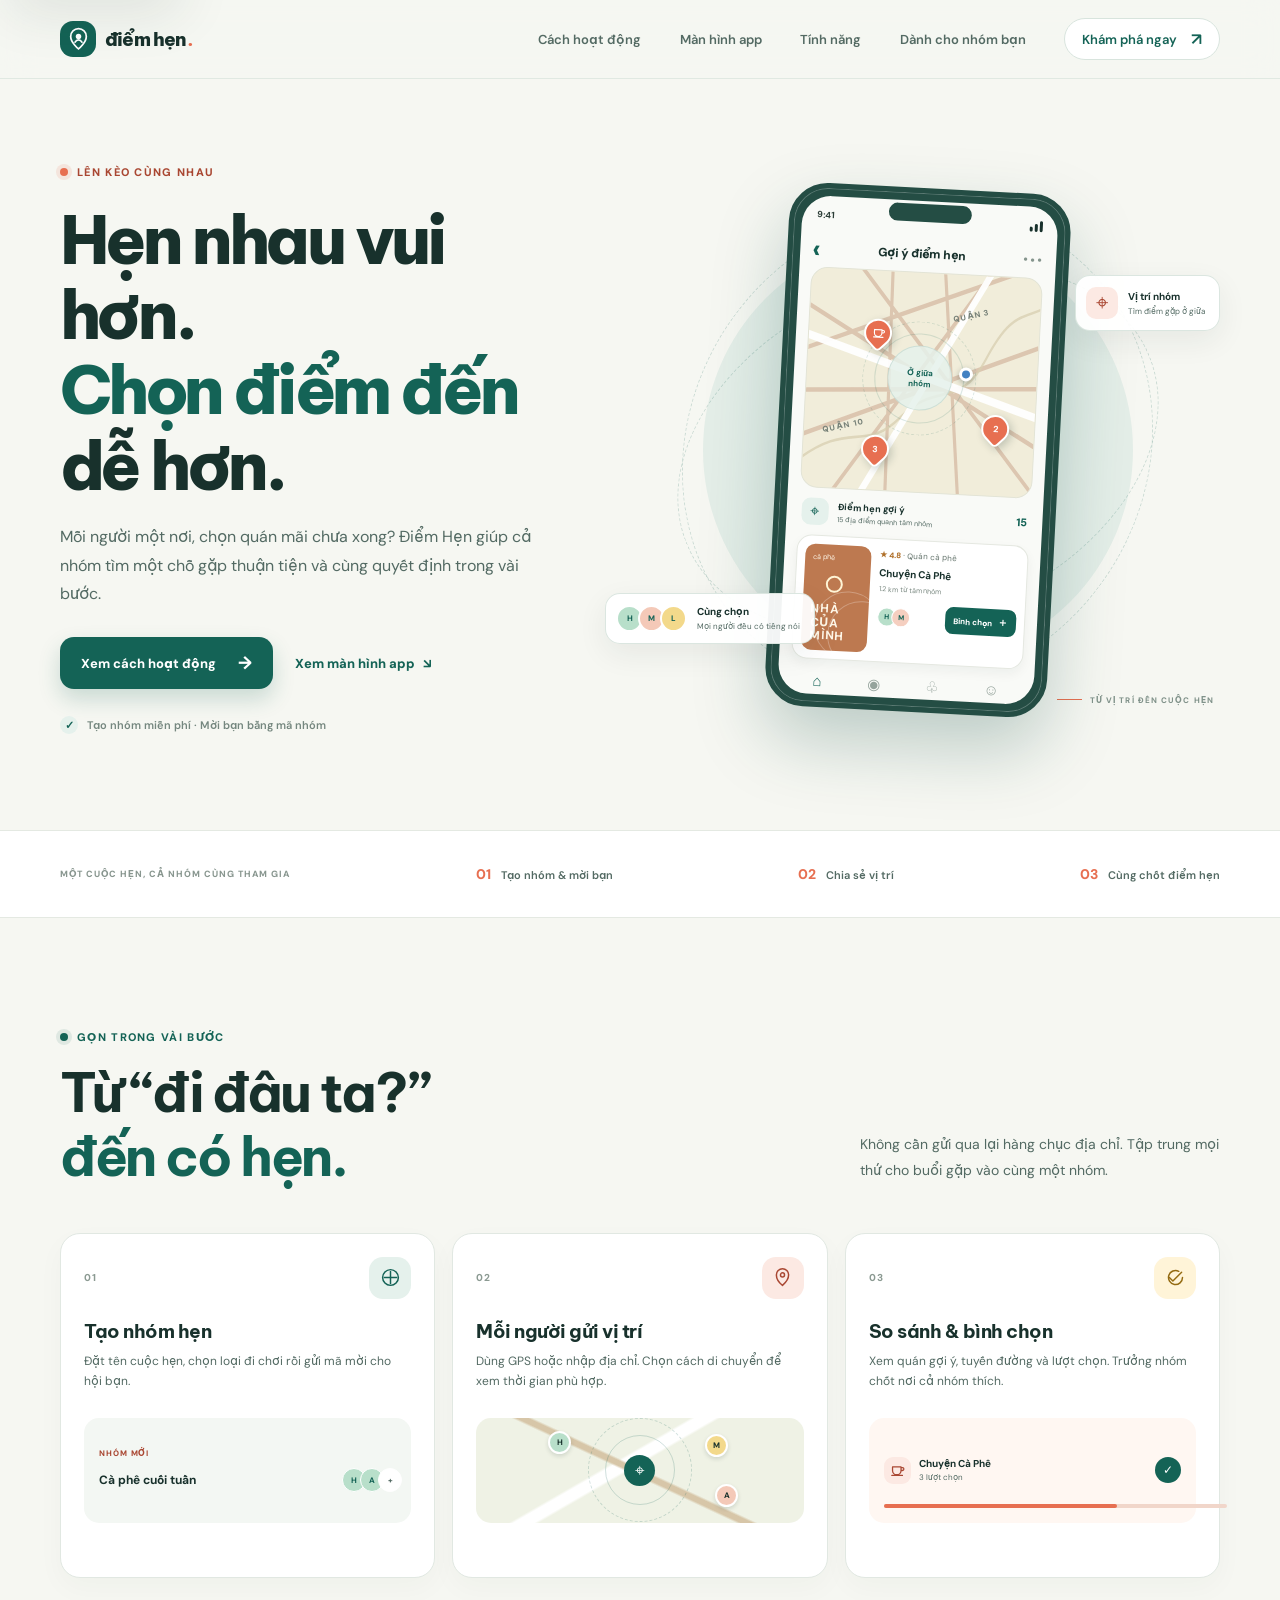
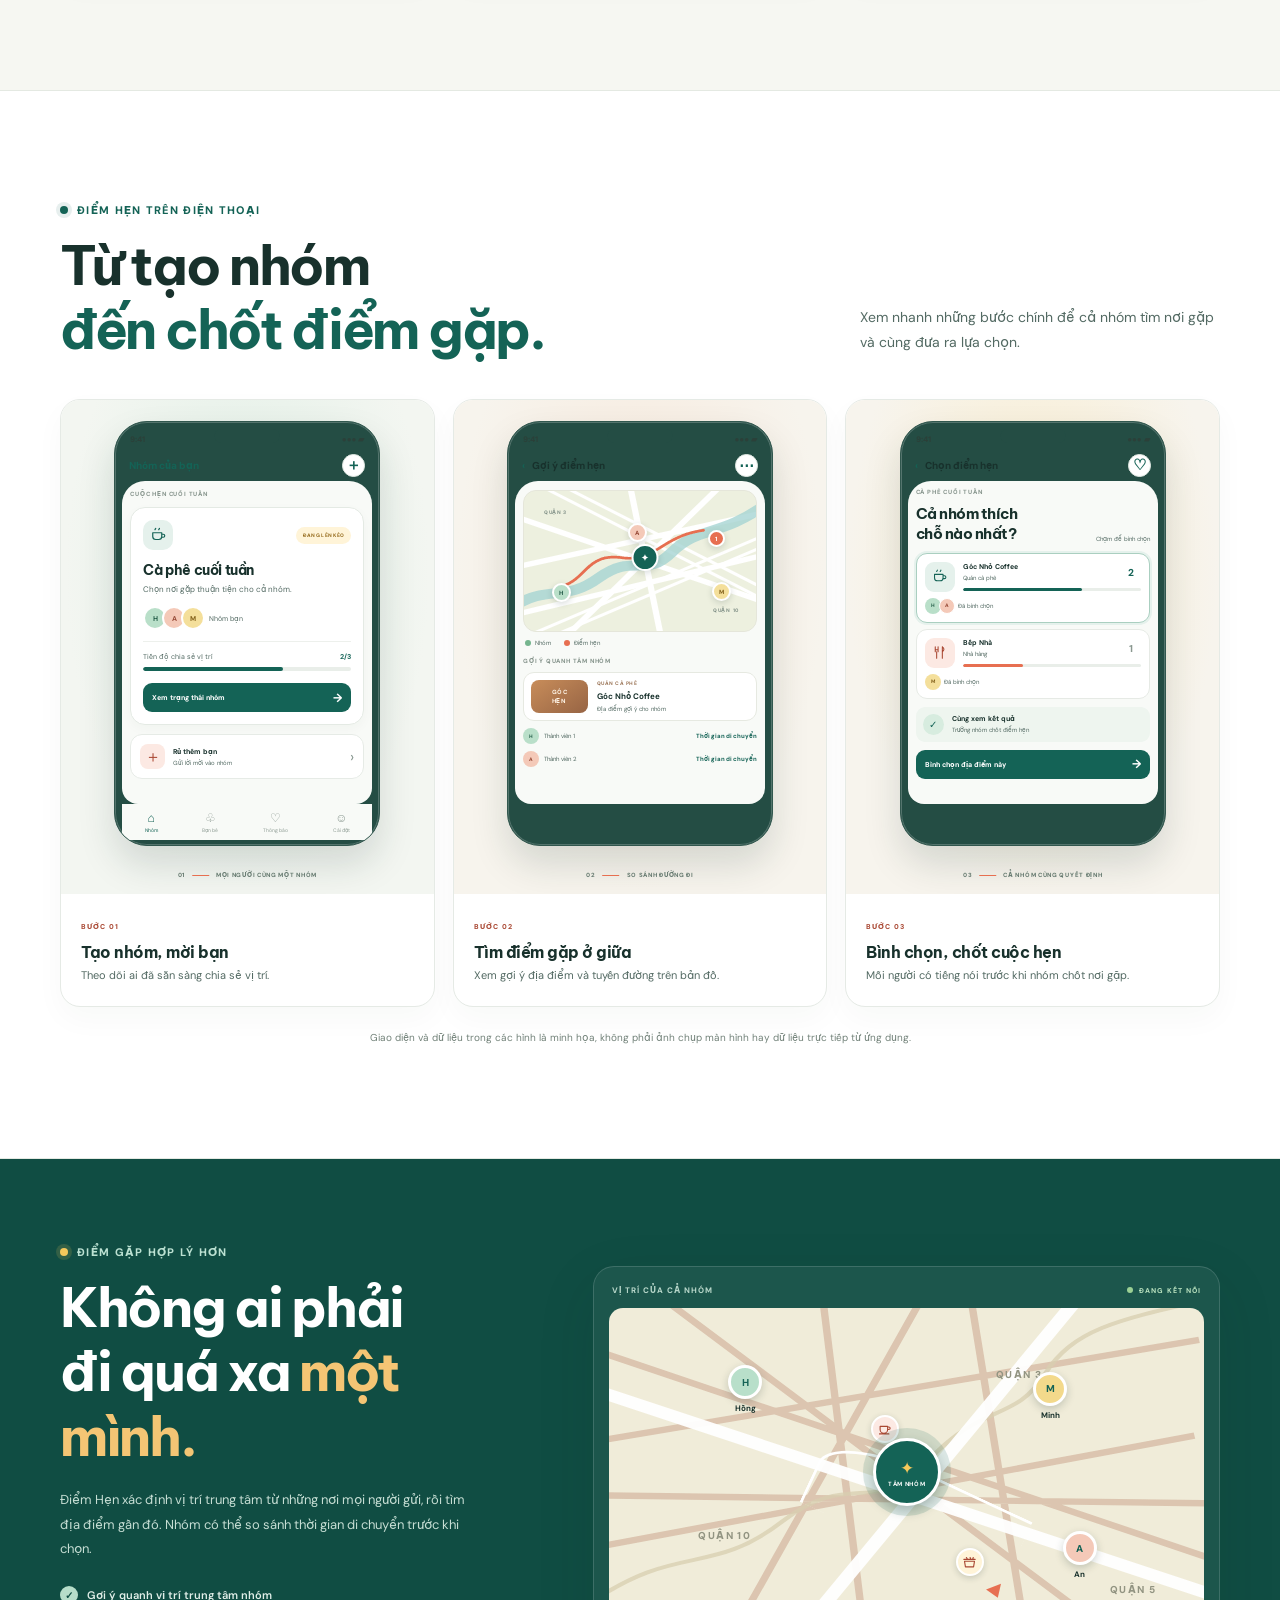
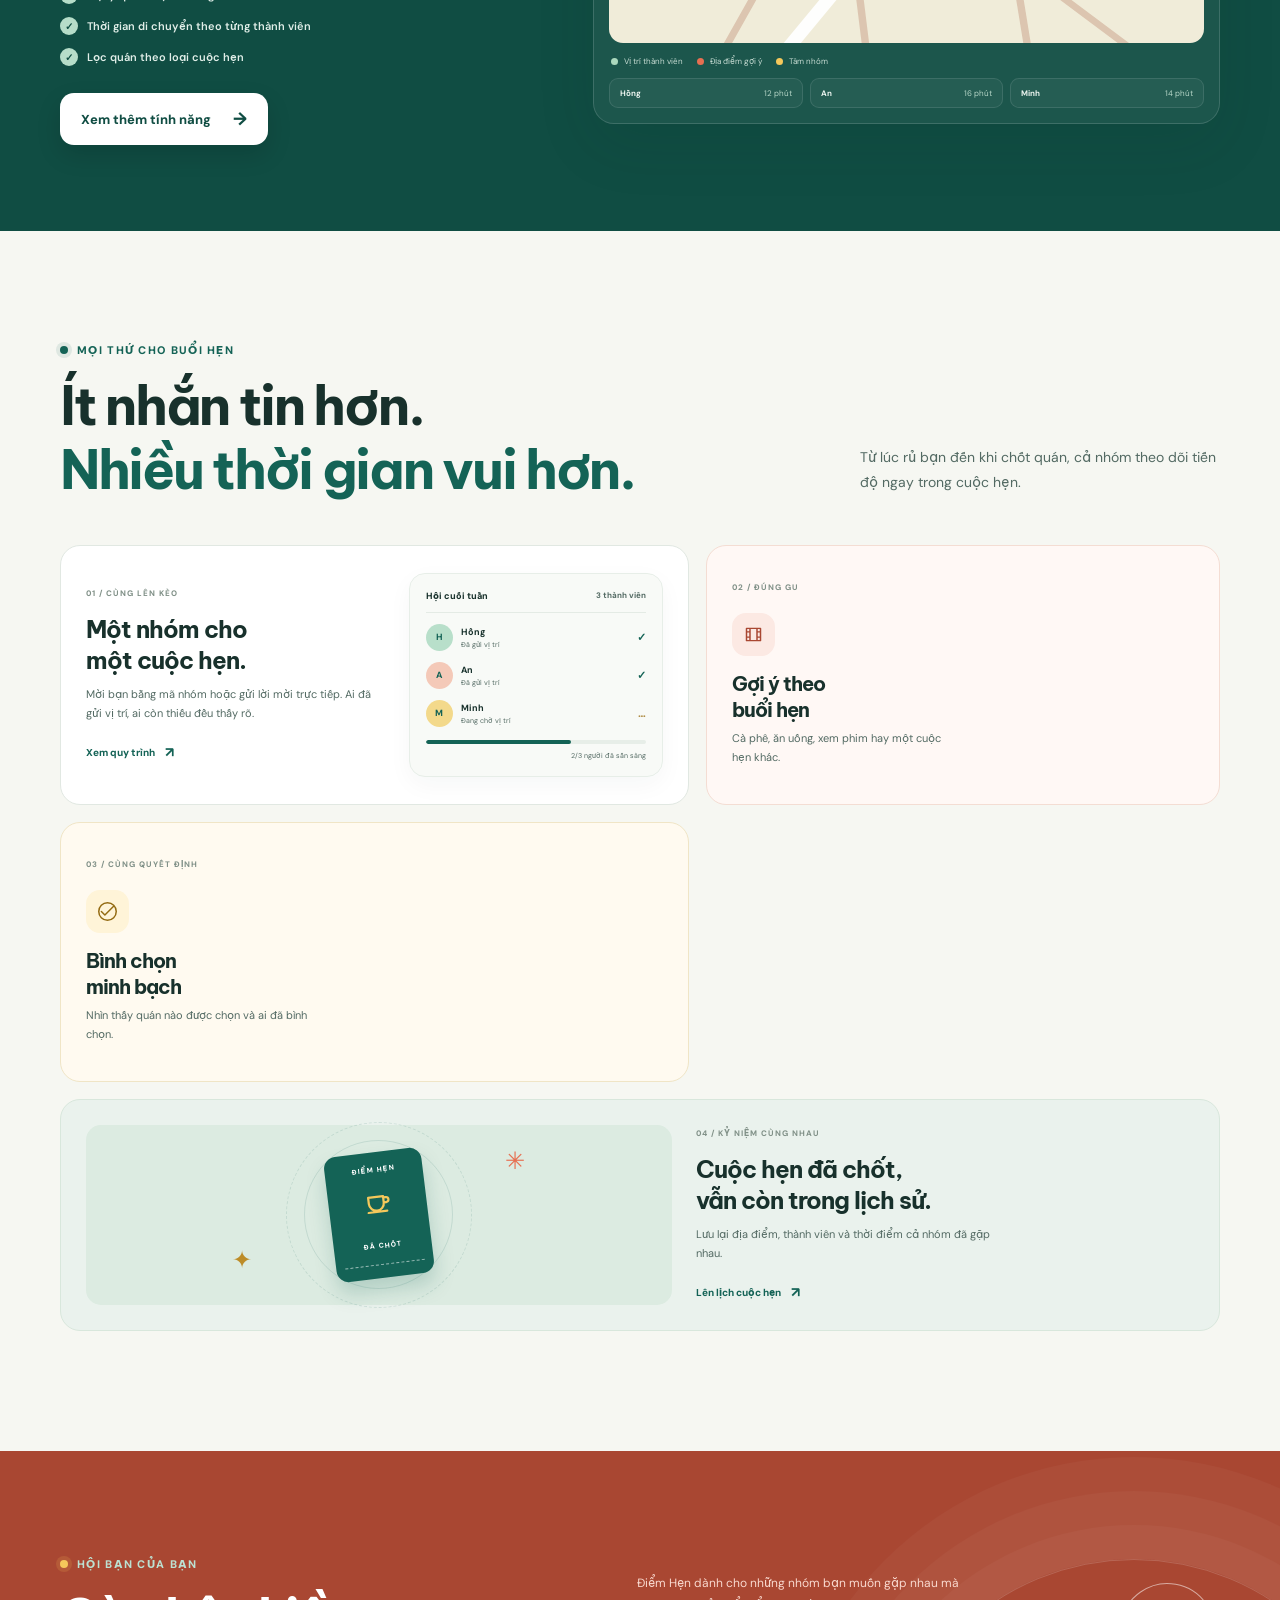
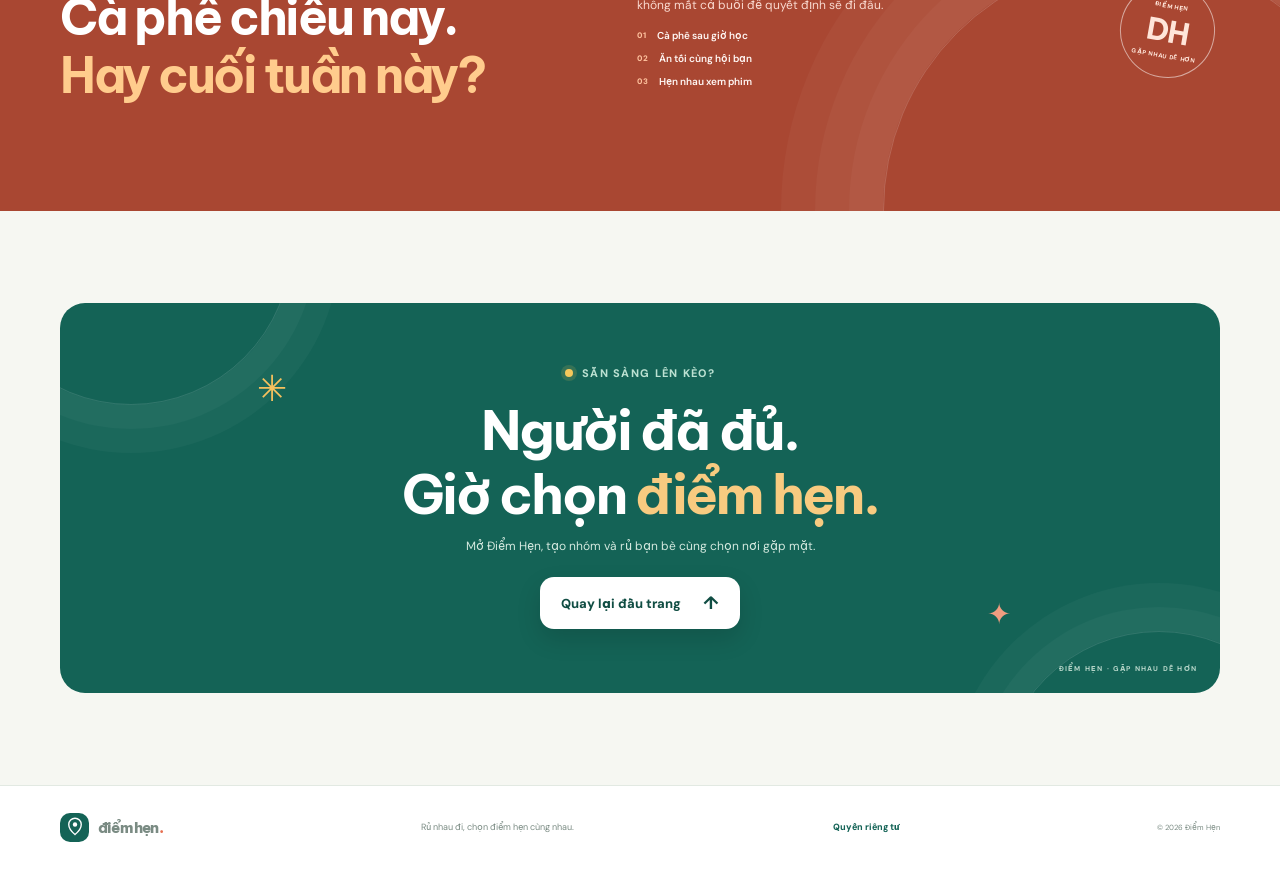
==== index.html @ 7152ce98 "Add Điểm Hẹn website" ====
<!doctype html>
<html lang="vi">
  <head>
    <meta charset="utf-8" />
    <meta name="viewport" content="width=device-width, initial-scale=1" />
    <meta name="theme-color" content="#f6f7f2" />
    <meta name="description" content="Điểm Hẹn giúp nhóm bạn tìm điểm gặp ở vị trí thuận tiện, so sánh thời gian di chuyển và cùng bình chọn quán yêu thích." />
    <title>Điểm Hẹn — Hẹn nhau dễ hơn</title>
    <link rel="preconnect" href="https://fonts.googleapis.com" />
    <link rel="preconnect" href="https://fonts.gstatic.com" crossorigin />
    <link href="https://fonts.googleapis.com/css2?family=Be+Vietnam+Pro:wght@400;500;600;700;800&family=DM+Sans:wght@400;500;600;700;800&display=swap" rel="stylesheet" />
    <link rel="stylesheet" href="./styles.css" />
    <script src="./script.js" defer></script>
  </head>
  <body>
    <a class="skip-link" href="#main">Bỏ qua điều hướng</a>
    <div id="top" aria-hidden="true"></div>
    <header class="site-header">
      <nav class="nav wrap" aria-label="Điều hướng chính">
        <a class="brand" href="#top" aria-label="Điểm Hẹn, về đầu trang">
          <span class="brand-mark" aria-hidden="true">
            <svg viewBox="0 0 32 32" fill="none"><path d="M16 28s10-8.1 10-16a10 10 0 1 0-20 0c0 7.9 10 16 10 16Z" stroke="currentColor" stroke-width="2.2"/><circle cx="16" cy="12" r="3.5" fill="currentColor"/><path d="M11.5 19.5c1.2-2 2.7-3 4.5-3s3.3 1 4.5 3" stroke="currentColor" stroke-width="2" stroke-linecap="round"/></svg>
          </span>
          <span class="brand-name">điểm hẹn<span>.</span></span>
        </a>
        <button class="menu-toggle" type="button" aria-label="Mở menu" aria-expanded="false" aria-controls="nav-links">
          <span></span><span></span>
        </button>
        <div class="nav-links" id="nav-links">
          <a href="#cach-hoat-dong">Cách hoạt động</a>
          <a href="#man-hinh-app">Màn hình app</a>
          <a href="#tinh-nang">Tính năng</a>
          <a href="#phu-hop-voi-ai">Dành cho nhóm bạn</a>
          <a class="nav-cta" href="#bat-dau">Khám phá ngay <span aria-hidden="true">↗</span></a>
        </div>
      </nav>
    </header>

    <main id="main">
      <section class="hero section wrap">
        <div class="hero-copy reveal">
          <div class="eyebrow"><span class="eyebrow-dot"></span> LÊN KÈO CÙNG NHAU</div>
          <h1>Hẹn nhau vui hơn.<br /><em>Chọn điểm đến</em><br />dễ hơn.</h1>
          <p class="hero-lede">Mỗi người một nơi, chọn quán mãi chưa xong? Điểm Hẹn giúp cả nhóm tìm một chỗ gặp thuận tiện và cùng quyết định trong vài bước.</p>
          <div class="hero-actions">
            <a class="button button-primary" href="#cach-hoat-dong">Xem cách hoạt động <span aria-hidden="true">→</span></a>
            <a class="text-link" href="#man-hinh-app">Xem màn hình app <span aria-hidden="true">↘</span></a>
          </div>
          <div class="hero-note"><span class="note-icon" aria-hidden="true">✓</span> Tạo nhóm miễn phí · Mời bạn bằng mã nhóm</div>
        </div>

        <div class="hero-visual reveal reveal-late" aria-label="Minh họa màn hình tìm điểm hẹn của Điểm Hẹn">
          <div class="visual-sun"></div>
          <div class="orbit orbit-one"></div><div class="orbit orbit-two"></div>
          <div class="floating-label label-top"><span class="label-icon coral-icon">⌖</span><span><b>Vị trí nhóm</b><small>Tìm điểm gặp ở giữa</small></span></div>
          <div class="floating-label label-bottom"><span class="avatar-stack"><i>H</i><i>M</i><i>L</i></span><span><b>Cùng chọn</b><small>Mọi người đều có tiếng nói</small></span></div>

          <div class="phone-frame">
            <div class="phone-island"></div>
            <div class="phone-screen">
              <div class="phone-status"><span>9:41</span><span class="status-signals"><i></i><i></i><i></i></span></div>
              <div class="phone-heading"><span class="phone-back">‹</span><span>Gợi ý điểm hẹn</span><span class="phone-more">•••</span></div>
              <div class="mini-map">
                <svg class="map-lines" viewBox="0 0 360 240" preserveAspectRatio="none" aria-hidden="true">
                  <path d="M-10 37 370 188M-20 93 340-10M42 250 288-10M-20 188 360 76M132 260 126-20M248 260 206-20M-20 135 380 120M64-15 360 235" />
                  <path class="map-river" d="M-10 213C70 164 97 201 150 159s91-11 128-67 54-46 96-63" />
                  <path class="map-road" d="M-15 70 368 154M86 252 290-14" />
                </svg>
                <span class="map-center"><b>Ở giữa<br />nhóm</b></span>
                <span class="map-pin pin-one"><i><svg viewBox="0 0 24 24" aria-hidden="true"><path d="M5 7h12v5a6 6 0 0 1-12 0V7Zm12 1h2a2 2 0 1 1 0 4h-2M4 19h15"/></svg></i></span>
                <span class="map-pin pin-two"><i>2</i></span>
                <span class="map-pin pin-three"><i>3</i></span>
                <span class="map-person"><i></i></span>
                <span class="map-label">QUẬN 3</span>
                <span class="map-label map-label-two">QUẬN 10</span>
              </div>
              <div class="phone-summary"><span class="summary-icon">⌖</span><span><b>Điểm hẹn gợi ý</b><small>15 địa điểm quanh tâm nhóm</small></span><span class="summary-count">15</span></div>
              <div class="place-card">
                <div class="place-art"><span>cà phê</span><b>NHÀ<br />CỦA<br />MÌNH</b><i></i></div>
                <div class="place-info"><div class="place-rating">★ 4.8 <span>· Quán cà phê</span></div><b>Chuyện Cà Phê</b><small>1.2 km từ tâm nhóm</small>
                  <div class="vote-row"><span class="mini-avatars"><i>H</i><i>M</i></span><button class="demo-vote" type="button" aria-pressed="false">Bình chọn <span>＋</span></button></div>
                </div>
              </div>
              <div class="phone-bottom"><span class="bottom-active">⌂</span><span>◉</span><span>♧</span><span>☺</span></div>
            </div>
          </div>
          <div class="visual-caption"><span class="caption-line"></span> TỪ VỊ TRÍ ĐẾN CUỘC HẸN</div>
        </div>
      </section>

      <section class="trust-strip" aria-label="Điểm nổi bật">
        <div class="trust-inner wrap">
          <span class="trust-intro">MỘT CUỘC HẸN, CẢ NHÓM CÙNG THAM GIA</span>
          <span><b class="trust-number">01</b> Tạo nhóm & mời bạn</span>
          <span><b class="trust-number">02</b> Chia sẻ vị trí</span>
          <span><b class="trust-number">03</b> Cùng chốt điểm hẹn</span>
        </div>
      </section>

      <section class="section workflow wrap" id="cach-hoat-dong">
        <div class="section-heading reveal">
          <div><div class="eyebrow eyebrow-dark"><span class="eyebrow-dot"></span> GỌN TRONG VÀI BƯỚC</div><h2>Từ “đi đâu ta?”<br /><em>đến có hẹn.</em></h2></div>
          <p>Không cần gửi qua lại hàng chục địa chỉ. Tập trung mọi thứ cho buổi gặp vào cùng một nhóm.</p>
        </div>
        <div class="steps-grid">
          <article class="step-card reveal">
            <div class="step-top"><span class="step-number">01</span><span class="step-symbol symbol-green"><svg viewBox="0 0 24 24" aria-hidden="true"><path d="M12 5v14M5 12h14"/><circle cx="12" cy="12" r="9"/></svg></span></div>
            <h3>Tạo nhóm hẹn</h3><p>Đặt tên cuộc hẹn, chọn loại đi chơi rồi gửi mã mời cho hội bạn.</p>
            <div class="step-visual create-visual"><span class="tiny-tag">NHÓM MỚI</span><b>Cà phê cuối tuần</b><span class="tiny-members"><i>H</i><i>A</i><i>+</i></span></div>
          </article>
          <article class="step-card reveal reveal-up-1">
            <div class="step-top"><span class="step-number">02</span><span class="step-symbol symbol-coral"><svg viewBox="0 0 24 24" aria-hidden="true"><path d="M12 21s7-5.7 7-12a7 7 0 1 0-14 0c0 6.3 7 12 7 12Z"/><circle cx="12" cy="9" r="2.3"/></svg></span></div>
            <h3>Mỗi người gửi vị trí</h3><p>Dùng GPS hoặc nhập địa chỉ. Chọn cách di chuyển để xem thời gian phù hợp.</p>
            <div class="step-visual location-visual"><span class="location-ring ring-a"></span><span class="location-ring ring-b"></span><i class="location-dot dot-a">H</i><i class="location-dot dot-b">A</i><i class="location-dot dot-c">M</i><i class="location-center">⌖</i></div>
          </article>
          <article class="step-card reveal reveal-up-2">
            <div class="step-top"><span class="step-number">03</span><span class="step-symbol symbol-yellow"><svg viewBox="0 0 24 24" aria-hidden="true"><path d="m5 12 4 4L19 6"/><path d="M20 12a8 8 0 1 1-4.3-7.1"/></svg></span></div>
            <h3>So sánh & bình chọn</h3><p>Xem quán gợi ý, tuyến đường và lượt chọn. Trưởng nhóm chốt nơi cả nhóm thích.</p>
            <div class="step-visual vote-visual"><span><i><svg viewBox="0 0 24 24" aria-hidden="true"><path d="M5 7h12v5a6 6 0 0 1-12 0V7Zm12 1h2a2 2 0 1 1 0 4h-2M4 19h15"/></svg></i><b>Chuyện Cà Phê</b><small>3 lượt chọn</small></span><span class="vote-check">✓</span><div class="vote-meter"><i></i></div></div>
          </article>
        </div>
      </section>

      <section class="app-gallery section" id="man-hinh-app" aria-labelledby="app-gallery-title">
        <div class="wrap">
          <div class="section-heading reveal">
            <div>
              <div class="eyebrow eyebrow-dark"><span class="eyebrow-dot"></span> ĐIỂM HẸN TRÊN ĐIỆN THOẠI</div>
              <h2 id="app-gallery-title">Từ tạo nhóm<br /><em>đến chốt điểm gặp.</em></h2>
            </div>
            <p>Xem nhanh những bước chính để cả nhóm tìm nơi gặp và cùng đưa ra lựa chọn.</p>
          </div>

          <div class="app-gallery-grid">
            <article class="app-shot reveal">
              <div class="app-shot-stage group-stage">
                <div class="app-phone" aria-hidden="true">
                  <div class="app-statusbar"><span>9:41</span><span>●●●  ▰</span></div>
                  <div class="app-screen-heading"><span>Nhóm của bạn</span><span class="app-round-icon">＋</span></div>
                  <div class="app-screen-content">
                    <span class="app-overline">CUỘC HẸN CUỐI TUẦN</span>
                    <div class="app-group-card">
                      <div class="app-card-top"><span class="app-group-icon"><svg viewBox="0 0 24 24" aria-hidden="true"><path d="M5 9h12v5a4 4 0 0 1-4 4H9a4 4 0 0 1-4-4V9Zm12 2h2a2 2 0 0 1 0 4h-2M8 5c0-1 1-1 1-2m4 2c0-1 1-1 1-2"/></svg></span><span class="app-status-pill">ĐANG LÊN KÈO</span></div>
                      <h3>Cà phê cuối tuần</h3>
                      <p>Chọn nơi gặp thuận tiện cho cả nhóm.</p>
                      <div class="app-avatar-row"><span class="avatar avatar-green">H</span><span class="avatar avatar-coral">A</span><span class="avatar avatar-yellow">M</span><span class="avatar-caption">Nhóm bạn</span></div>
                      <div class="app-progress-copy"><span>Tiến độ chia sẻ vị trí</span><b>2/3</b></div>
                      <div class="app-progress"><i></i></div>
                      <span class="app-primary-action">Xem trạng thái nhóm <b>→</b></span>
                    </div>
                    <div class="app-invite-card"><span class="invite-icon">＋</span><span><b>Rủ thêm bạn</b><small>Gửi lời mời vào nhóm</small></span><span class="app-chevron">›</span></div>
                  </div>
                  <div class="app-tabbar"><span class="tab-active">⌂<small>Nhóm</small></span><span>♧<small>Bạn bè</small></span><span>♡<small>Thông báo</small></span><span>☺<small>Cài đặt</small></span></div>
                </div>
                <span class="app-stage-note">01 <i></i> MỌI NGƯỜI CÙNG MỘT NHÓM</span>
              </div>
              <div class="app-shot-caption"><span>BƯỚC 01</span><h3>Tạo nhóm, mời bạn</h3><p>Theo dõi ai đã sẵn sàng chia sẻ vị trí.</p></div>
            </article>

            <article class="app-shot reveal reveal-up-1">
              <div class="app-shot-stage map-stage">
                <div class="app-phone" aria-hidden="true">
                  <div class="app-statusbar"><span>9:41</span><span>●●●  ▰</span></div>
                  <div class="app-screen-heading"><span>‹ <b>Gợi ý điểm hẹn</b></span><span class="app-round-icon">⋯</span></div>
                  <div class="app-screen-content">
                    <div class="app-map-preview">
                      <svg viewBox="0 0 300 210" preserveAspectRatio="none">
                        <path class="mock-road" d="M-20 35 320 170M-15 115 320 30M44 230 265-20M180 235 135-20M-10 185 315 95" />
                        <path class="mock-river" d="M-15 174c48-35 67-6 112-44s59 2 94-38 62-22 122-72" />
                        <path class="mock-route" d="M48 143C81 133 81 93 126 100S177 68 232 59" />
                      </svg>
                      <span class="mock-map-label map-label-a">QUẬN 3</span><span class="mock-map-label map-label-b">QUẬN 10</span>
                      <span class="mock-person-pin person-pin-a">H</span><span class="mock-person-pin person-pin-b">A</span><span class="mock-person-pin person-pin-c">M</span>
                      <span class="mock-center-pin">✦</span><span class="mock-place-pin">1</span>
                    </div>
                    <div class="app-map-legend"><span><i></i> Nhóm</span><span><i></i> Điểm hẹn</span></div>
                    <span class="app-overline map-overline">GỢI Ý QUANH TÂM NHÓM</span>
                    <div class="app-place-card">
                      <div class="app-place-art"><span>GÓC<br />HẸN</span><i>☕</i></div>
                      <div class="app-place-copy"><span>QUÁN CÀ PHÊ</span><b>Góc Nhỏ Coffee</b><small>Địa điểm gợi ý cho nhóm</small></div>
                    </div>
                    <div class="app-eta-row"><span><i class="avatar-mini avatar-green">H</i>Thành viên 1</span><b>Thời gian di chuyển</b></div>
                    <div class="app-eta-row"><span><i class="avatar-mini avatar-coral">A</i>Thành viên 2</span><b>Thời gian di chuyển</b></div>
                  </div>
                </div>
                <span class="app-stage-note">02 <i></i> SO SÁNH ĐƯỜNG ĐI</span>
              </div>
              <div class="app-shot-caption"><span>BƯỚC 02</span><h3>Tìm điểm gặp ở giữa</h3><p>Xem gợi ý địa điểm và tuyến đường trên bản đồ.</p></div>
            </article>

            <article class="app-shot reveal reveal-up-2">
              <div class="app-shot-stage vote-stage">
                <div class="app-phone" aria-hidden="true">
                  <div class="app-statusbar"><span>9:41</span><span>●●●  ▰</span></div>
                  <div class="app-screen-heading"><span>‹ <b>Chọn điểm hẹn</b></span><span class="app-round-icon">♡</span></div>
                  <div class="app-screen-content">
                    <span class="app-overline">CÀ PHÊ CUỐI TUẦN</span>
                    <div class="app-vote-intro"><b>Cả nhóm thích<br />chỗ nào nhất?</b><span>Chạm để bình chọn</span></div>
                    <div class="app-vote-card selected-vote">
                      <span class="vote-place-icon"><svg viewBox="0 0 24 24" aria-hidden="true"><path d="M5 9h12v5a4 4 0 0 1-4 4H9a4 4 0 0 1-4-4V9Zm12 2h2a2 2 0 0 1 0 4h-2M8 5c0-1 1-1 1-2m4 2c0-1 1-1 1-2"/></svg></span>
                      <span class="vote-place-copy"><b>Góc Nhỏ Coffee</b><small>Quán cà phê</small></span>
                      <span class="vote-count">2</span>
                      <div class="vote-progress"><i></i></div>
                      <span class="vote-people"><i class="avatar-mini avatar-green">H</i><i class="avatar-mini avatar-coral">A</i> Đã bình chọn</span>
                    </div>
                    <div class="app-vote-card">
                      <span class="vote-place-icon vote-icon-coral"><svg viewBox="0 0 24 24" aria-hidden="true"><path d="M6 4v7m4-7v7M6 8h4m-2 3v9m8-16v16m0-16c3 2 3 5 0 7"/></svg></span>
                      <span class="vote-place-copy"><b>Bếp Nhà</b><small>Nhà hàng</small></span>
                      <span class="vote-count vote-count-muted">1</span>
                      <div class="vote-progress"><i></i></div>
                      <span class="vote-people"><i class="avatar-mini avatar-yellow">M</i> Đã bình chọn</span>
                    </div>
                    <div class="app-finalize-note"><span>✓</span><span><b>Cùng xem kết quả</b><small>Trưởng nhóm chốt điểm hẹn</small></span></div>
                    <span class="app-primary-action vote-action">Bình chọn địa điểm này <b>→</b></span>
                  </div>
                </div>
                <span class="app-stage-note">03 <i></i> CẢ NHÓM CÙNG QUYẾT ĐỊNH</span>
              </div>
              <div class="app-shot-caption"><span>BƯỚC 03</span><h3>Bình chọn, chốt cuộc hẹn</h3><p>Mỗi người có tiếng nói trước khi nhóm chốt nơi gặp.</p></div>
            </article>
          </div>
          <p class="app-gallery-disclaimer">Giao diện và dữ liệu trong các hình là minh họa, không phải ảnh chụp màn hình hay dữ liệu trực tiếp từ ứng dụng.</p>
        </div>
      </section>

      <section class="center-feature" id="tinh-nang">
        <div class="center-feature-inner wrap">
          <div class="center-copy reveal">
            <div class="eyebrow eyebrow-light"><span class="eyebrow-dot"></span> ĐIỂM GẶP HỢP LÝ HƠN</div>
            <h2>Không ai phải<br />đi quá xa <em>một mình.</em></h2>
            <p>Điểm Hẹn xác định vị trí trung tâm từ những nơi mọi người gửi, rồi tìm địa điểm gần đó. Nhóm có thể so sánh thời gian di chuyển trước khi chọn.</p>
            <ul class="check-list">
              <li><span>✓</span> Gợi ý quanh vị trí trung tâm nhóm</li>
              <li><span>✓</span> Thời gian di chuyển theo từng thành viên</li>
              <li><span>✓</span> Lọc quán theo loại cuộc hẹn</li>
            </ul>
            <a class="button button-light" href="#phu-hop-voi-ai">Xem thêm tính năng <span aria-hidden="true">→</span></a>
          </div>
          <div class="center-visual reveal reveal-late" aria-label="Minh họa vị trí nhóm và điểm gặp ở trung tâm">
            <div class="center-visual-top"><span>VỊ TRÍ CỦA CẢ NHÓM</span><span class="live-dot">ĐANG KẾT NỐI</span></div>
            <div class="big-map">
              <svg viewBox="0 0 640 420" preserveAspectRatio="none" aria-hidden="true">
                <path d="M-10 55 660 319M-30 170 635 40M-15 300 630 160M116 445 338-15M278 440 230-12M454 450 389-15M-5 235 650 245M66-5 565 430" />
                <path class="big-map-river" d="M-20 370c93-76 129-33 206-102s98-2 157-76 94-49 126-109S555 13 660-15" />
                <path class="big-map-road" d="M-10 105 650 360M183 440 510-20" />
              </svg>
              <span class="district district-one">QUẬN 3</span><span class="district district-two">QUẬN 10</span><span class="district district-three">QUẬN 5</span>
              <span class="big-person person-a"><i>H</i><small>Hồng</small></span>
              <span class="big-person person-b"><i>A</i><small>An</small></span>
              <span class="big-person person-c"><i>M</i><small>Minh</small></span>
              <span class="center-route"></span><span class="center-marker"><i>✦</i><b>TÂM NHÓM</b></span>
              <span class="nearby-place place-a"><svg viewBox="0 0 24 24" aria-hidden="true"><path d="M5 7h12v5a6 6 0 0 1-12 0V7Zm12 1h2a2 2 0 1 1 0 4h-2M4 19h15"/></svg></span><span class="nearby-place place-b"><svg viewBox="0 0 24 24" aria-hidden="true"><path d="M4 10h16l-1.5 9h-13L4 10Zm-1-3h18M7 4l2 3m4-3 1 3m4-3-1 3"/></svg></span>
            </div>
            <div class="map-legend"><span><i class="legend-dot green-dot"></i> Vị trí thành viên</span><span><i class="legend-dot coral-dot"></i> Địa điểm gợi ý</span><span><i class="legend-dot yellow-dot"></i> Tâm nhóm</span></div>
            <div class="travel-pills"><span><b>Hồng</b><i>12 phút</i></span><span><b>An</b><i>16 phút</i></span><span><b>Minh</b><i>14 phút</i></span></div>
          </div>
        </div>
      </section>

      <section class="section feature-section wrap" id="phu-hop-voi-ai">
        <div class="section-heading feature-heading reveal">
          <div><div class="eyebrow eyebrow-dark"><span class="eyebrow-dot"></span> MỌI THỨ CHO BUỔI HẸN</div><h2>Ít nhắn tin hơn.<br /><em>Nhiều thời gian vui hơn.</em></h2></div>
          <p>Từ lúc rủ bạn đến khi chốt quán, cả nhóm theo dõi tiến độ ngay trong cuộc hẹn.</p>
        </div>
        <div class="feature-grid">
          <article class="feature-card feature-wide reveal">
            <div class="feature-copy"><span class="feature-index">01 / CÙNG LÊN KÈO</span><h3>Một nhóm cho<br />một cuộc hẹn.</h3><p>Mời bạn bằng mã nhóm hoặc gửi lời mời trực tiếp. Ai đã gửi vị trí, ai còn thiếu đều thấy rõ.</p><a href="#cach-hoat-dong" class="feature-link">Xem quy trình <span>↗</span></a></div>
            <div class="members-demo" aria-hidden="true"><div class="members-demo-head"><span>Hội cuối tuần</span><b>3 thành viên</b></div><div class="member-row"><i class="member-face face-green">H</i><span><b>Hồng</b><small>Đã gửi vị trí</small></span><em>✓</em></div><div class="member-row"><i class="member-face face-coral">A</i><span><b>An</b><small>Đã gửi vị trí</small></span><em>✓</em></div><div class="member-row member-pending"><i class="member-face face-yellow">M</i><span><b>Minh</b><small>Đang chờ vị trí</small></span><em>…</em></div><div class="members-progress"><span></span></div><small class="progress-copy">2/3 người đã sẵn sàng</small></div>
          </article>
          <article class="feature-card feature-small coral-card reveal reveal-up-1"><span class="feature-index">02 / ĐÚNG GU</span><span class="feature-icon icon-coral"><svg viewBox="0 0 24 24" aria-hidden="true"><path d="M4 5h16v14H4zM8 5v14m8-14v14M4 9h4m8 0h4M4 15h4m8 0h4"/></svg></span><h3>Gợi ý theo<br />buổi hẹn</h3><p>Cà phê, ăn uống, xem phim hay một cuộc hẹn khác.</p></article>
          <article class="feature-card feature-small yellow-card reveal reveal-up-2"><span class="feature-index">03 / CÙNG QUYẾT ĐỊNH</span><span class="feature-icon icon-yellow"><svg viewBox="0 0 24 24" aria-hidden="true"><path d="m5 12 4 4L19 6"/><circle cx="12" cy="12" r="10"/></svg></span><h3>Bình chọn<br />minh bạch</h3><p>Nhìn thấy quán nào được chọn và ai đã bình chọn.</p></article>
          <article class="feature-card feature-wide history-card reveal">
          <div class="history-art" aria-hidden="true"><div class="history-ticket"><span>ĐIỂM HẸN</span><b><svg viewBox="0 0 24 24"><path d="M5 7h12v5a6 6 0 0 1-12 0V7Zm12 1h2a2 2 0 1 1 0 4h-2M4 19h15"/></svg></b><strong>ĐÃ CHỐT</strong><i></i></div><div class="history-spark spark-one">✳</div><div class="history-spark spark-two">✦</div></div>
            <div class="feature-copy"><span class="feature-index">04 / KỶ NIỆM CÙNG NHAU</span><h3>Cuộc hẹn đã chốt,<br />vẫn còn trong lịch sử.</h3><p>Lưu lại địa điểm, thành viên và thời điểm cả nhóm đã gặp nhau.</p><a href="#bat-dau" class="feature-link">Lên lịch cuộc hẹn <span>↗</span></a></div>
          </article>
        </div>
      </section>

      <section class="audience-section" aria-label="Dành cho những cuộc hẹn thường ngày">
        <div class="audience-inner wrap reveal">
          <div><div class="eyebrow eyebrow-light"><span class="eyebrow-dot"></span> HỘI BẠN CỦA BẠN</div><h2>Cà phê chiều nay.<br /><em>Hay cuối tuần này?</em></h2></div>
          <div class="audience-copy"><p>Điểm Hẹn dành cho những nhóm bạn muốn gặp nhau mà không mất cả buổi để quyết định sẽ đi đâu.</p><div class="occasion-list"><span><i>01</i> Cà phê sau giờ học</span><span><i>02</i> Ăn tối cùng hội bạn</span><span><i>03</i> Hẹn nhau xem phim</span></div></div>
          <div class="audience-stamp" aria-hidden="true"><span>ĐIỂM HẸN</span><b>DH</b><span>GẶP NHAU DỄ HƠN</span></div>
        </div>
      </section>

      <section class="closing-section wrap" id="bat-dau">
        <div class="closing-card reveal">
          <div class="closing-decoration deco-left">✳</div><div class="closing-decoration deco-right">✦</div>
          <div class="eyebrow eyebrow-light"><span class="eyebrow-dot"></span> SẴN SÀNG LÊN KÈO?</div>
          <h2>Người đã đủ.<br />Giờ chọn <em>điểm hẹn.</em></h2>
          <p>Mở Điểm Hẹn, tạo nhóm và rủ bạn bè cùng chọn nơi gặp mặt.</p>
          <a class="button button-light closing-button" href="#top">Quay lại đầu trang <span aria-hidden="true">↑</span></a>
          <span class="closing-footnote">ĐIỂM HẸN · GẶP NHAU DỄ HƠN</span>
        </div>
      </section>
    </main>

    <footer class="footer">
      <div class="footer-inner wrap"><a class="brand footer-brand" href="#top"><span class="brand-mark" aria-hidden="true"><svg viewBox="0 0 32 32" fill="none"><path d="M16 28s10-8.1 10-16a10 10 0 1 0-20 0c0 7.9 10 16 10 16Z" stroke="currentColor" stroke-width="2.2"/><circle cx="16" cy="12" r="3.5" fill="currentColor"/></svg></span><span class="brand-name">điểm hẹn<span>.</span></span></a><span>Rủ nhau đi, chọn điểm hẹn cùng nhau.</span><a href="./privacy.html" class="back-top">Quyền riêng tư</a><small>© <span id="year"></span> Điểm Hẹn</small></div>
    </footer>
  </body>
</html>
---- styles.css ----
:root {
  color-scheme: light;
  --ink: #18312c;
  --muted: #536a63;
  --green: #146356;
  --green-dark: #104d43;
  --green-soft: #e5f1ec;
  --coral: #e76f51;
  --coral-dark: #a94732;
  --coral-soft: #fce9e3;
  --yellow: #f5c85b;
  --yellow-soft: #fff4d8;
  --paper: #f6f7f2;
  --white: #fff;
  --line: #d8e4dd;
  --shadow: 0 22px 55px rgba(24, 49, 44, .12);
  --font: "DM Sans", "Be Vietnam Pro", sans-serif;
  --display: "Be Vietnam Pro", "DM Sans", sans-serif;
}

* { box-sizing: border-box; }
html { scroll-behavior: smooth; scroll-padding-top: 88px; }
body { margin: 0; background: var(--paper); color: var(--ink); font-family: var(--font); font-size: 16px; -webkit-font-smoothing: antialiased; }
a { color: inherit; text-decoration: none; }
button { font: inherit; }
button, a { -webkit-tap-highlight-color: transparent; }
::selection { color: white; background: var(--green); }
.wrap { width: min(1160px, calc(100% - 64px)); margin-inline: auto; }
.section { padding-block: 112px; }
.skip-link { position: fixed; z-index: 100; top: 10px; left: 10px; padding: 12px 16px; transform: translateY(-150%); border-radius: 10px; background: white; color: var(--green); box-shadow: var(--shadow); }
.skip-link:focus { transform: translateY(0); }
:focus-visible { outline: 3px solid var(--coral); outline-offset: 4px; }

.site-header { position: sticky; z-index: 50; top: 0; border-bottom: 1px solid rgba(216, 228, 221, .72); background: rgba(246, 247, 242, .9); backdrop-filter: blur(16px); }
.nav { min-height: 78px; display: flex; align-items: center; justify-content: space-between; }
.brand { display: inline-flex; align-items: center; gap: 9px; }
.brand-mark { width: 36px; height: 36px; display: grid; place-items: center; border-radius: 13px; color: #fff; background: var(--green); }
.brand-mark svg { width: 25px; height: 25px; }
.brand-name { font-family: var(--display); font-size: 19px; font-weight: 800; letter-spacing: -.8px; }
.brand-name > span { color: var(--coral); }
.nav-links { display: flex; align-items: center; gap: clamp(20px, 3vw, 42px); color: var(--muted); font-size: 13px; font-weight: 600; }
.nav-links > a:not(.nav-cta):hover { color: var(--green); }
.nav-cta { display: inline-flex; align-items: center; gap: 14px; min-height: 42px; padding: 0 17px; border: 1px solid var(--line); border-radius: 999px; color: var(--green); background: #fff; transition: background .2s ease, color .2s ease, transform .2s ease; }
.nav-cta:hover { color: white; background: var(--green); transform: translateY(-2px); }
.nav-cta span { font-size: 17px; }
.menu-toggle { display: none; }

.hero { min-height: 665px; display: grid; grid-template-columns: .92fr 1.08fr; align-items: center; gap: 40px; padding-top: 64px; padding-bottom: 74px; }
.hero-copy { position: relative; z-index: 2; padding-block: 22px; }
.eyebrow { display: flex; align-items: center; gap: 9px; color: var(--coral-dark); font-size: 11px; font-weight: 800; letter-spacing: 1.3px; }
.eyebrow-dot { width: 8px; height: 8px; flex: 0 0 auto; border-radius: 50%; background: var(--coral); box-shadow: 0 0 0 4px rgba(231, 111, 81, .13); }
.eyebrow-dark { color: var(--green); }
.eyebrow-dark .eyebrow-dot { background: var(--green); box-shadow: 0 0 0 4px rgba(20, 99, 86, .1); }
.eyebrow-light { color: #bce1d2; }
.eyebrow-light .eyebrow-dot { background: var(--yellow); box-shadow: 0 0 0 4px rgba(245, 200, 91, .15); }
h1, h2, h3, p { margin-top: 0; }
h1, h2, h3 { font-family: var(--display); }
.hero h1 { margin: 23px 0 20px; font-size: clamp(43px, 5.2vw, 68px); line-height: 1.13; letter-spacing: -3.6px; font-weight: 800; }
.hero h1 em, h2 em { color: var(--green); font-style: normal; }
.hero-lede { max-width: 475px; margin-bottom: 28px; color: var(--muted); font-size: 16px; line-height: 1.8; }
.hero-actions { display: flex; align-items: center; flex-wrap: wrap; gap: 22px; }
.button { display: inline-flex; align-items: center; justify-content: center; gap: 22px; min-height: 52px; padding: 0 21px; border-radius: 14px; font-size: 13px; font-weight: 800; transition: transform .2s ease, box-shadow .2s ease, background .2s ease; }
.button:hover { transform: translateY(-3px); }
.button-primary { color: #fff; background: var(--green); box-shadow: 0 10px 22px rgba(20, 99, 86, .2); }
.button-primary:hover { background: var(--green-dark); box-shadow: 0 14px 28px rgba(20, 99, 86, .25); }
.button span { font-size: 18px; }
.text-link { padding-block: 10px; color: var(--green); font-size: 13px; font-weight: 800; }
.text-link span { margin-left: 5px; }
.hero-note { display: flex; align-items: center; gap: 9px; margin-top: 27px; color: #75877f; font-size: 11px; font-weight: 600; }
.note-icon { width: 18px; height: 18px; display: grid; place-items: center; border-radius: 50%; color: var(--green); background: var(--green-soft); font-size: 11px; }

.hero-visual { position: relative; min-height: 540px; display: grid; place-items: center; isolation: isolate; }
.visual-sun { position: absolute; z-index: -2; width: 430px; height: 430px; border-radius: 50%; background: #e4eee8; }
.orbit { position: absolute; z-index: -1; border: 1px dashed rgba(20, 99, 86, .18); border-radius: 50%; transform: rotate(-22deg); }
.orbit-one { width: 500px; height: 344px; }
.orbit-two { width: 455px; height: 500px; transform: rotate(36deg); }
.phone-frame { position: relative; z-index: 1; width: 282px; height: 524px; padding: 8px; overflow: hidden; border: 5px solid #244d44; border-radius: 39px; background: #244d44; box-shadow: 0 32px 70px rgba(16, 77, 67, .25), inset 0 0 0 1px rgba(255,255,255,.25); transform: rotate(3deg); }
.phone-island { position: absolute; z-index: 3; top: 11px; left: 50%; width: 83px; height: 18px; border-radius: 20px; background: #244d44; transform: translateX(-50%); }
.phone-screen { height: 100%; padding: 13px 12px 0; overflow: hidden; border-radius: 29px; background: #f9faf7; }
.phone-status { height: 22px; display: flex; justify-content: space-between; padding-inline: 3px; color: #2c3d37; font-size: 9px; font-weight: 700; }
.status-signals { display: flex; align-items: end; gap: 2px; height: 12px; }
.status-signals i { width: 3px; border-radius: 3px; background: var(--ink); }
.status-signals i:nth-child(1) { height: 5px; }.status-signals i:nth-child(2) { height: 8px; }.status-signals i:nth-child(3) { height: 11px; }
.phone-heading { height: 36px; display: flex; align-items: center; justify-content: space-between; color: var(--ink); font-size: 12px; font-weight: 800; }
.phone-back { color: var(--green); font-size: 27px; line-height: 1; }
.phone-more { color: #85958d; letter-spacing: 2px; }
.mini-map { position: relative; height: 221px; overflow: hidden; border: 1px solid #e3e4d6; border-radius: 17px; background: #f1edda; }
.map-lines, .big-map > svg { position: absolute; inset: 0; width: 100%; height: 100%; }
.map-lines path, .big-map > svg path { fill: none; stroke: #d5b7a1; stroke-width: 5; opacity: .72; }
.map-lines path:nth-child(2), .big-map > svg path:nth-child(2) { stroke: #d8cfb0; stroke-width: 3; }
.map-lines .map-river, .big-map > svg .big-map-river { stroke: #9ecbd0; stroke-width: 17; opacity: .75; }
.map-lines .map-road, .big-map > svg .big-map-road { stroke: #fff; stroke-width: 9; opacity: .95; }
.map-label { position: absolute; top: 16%; left: 62%; color: #778178; font-size: 8px; font-weight: 800; letter-spacing: 1px; transform: rotate(-15deg); }
.map-label-two { top: 69%; left: 8%; }
.map-center { position: absolute; top: 48%; left: 49%; width: 65px; height: 65px; display: grid; place-items: center; border: 1px solid rgba(20,99,86,.12); border-radius: 50%; background: rgba(229,241,236,.85); transform: translate(-50%,-50%); }
.map-center::before, .map-center::after { position: absolute; width: 88px; height: 88px; border: 1px solid rgba(20,99,86,.14); border-radius: 50%; content: ""; }
.map-center::after { width: 112px; height: 112px; border-style: dashed; }
.map-center b { z-index: 1; color: var(--green); font-size: 8px; line-height: 1.3; text-align: center; }
.map-pin { position: absolute; z-index: 1; width: 28px; height: 28px; display: grid; place-items: center; border: 2px solid white; border-radius: 50% 50% 50% 5px; color: white; background: var(--coral); box-shadow: 0 4px 8px #18312c38; transform: rotate(-45deg); }
.map-pin i { display: grid; place-items: center; font-size: 9px; font-style: normal; font-weight: 800; transform: rotate(45deg); }.map-pin svg { width: 15px; height: 15px; fill: none; stroke: currentColor; stroke-linecap: round; stroke-linejoin: round; stroke-width: 1.8; }
.pin-one { top: 22%; left: 24%; }.pin-two { top: 63%; left: 77%; }.pin-three { top: 75%; left: 25%; }
.map-person { position: absolute; z-index: 1; top: 42%; left: 66%; width: 14px; height: 14px; border: 3px solid white; border-radius: 50%; background: #4281c2; box-shadow: 0 2px 6px #18312c55; }
.phone-summary { display: flex; align-items: center; gap: 9px; height: 47px; padding-inline: 3px; }
.summary-icon { width: 27px; height: 27px; display: grid; place-items: center; border-radius: 9px; color: var(--green); background: var(--green-soft); font-size: 16px; }
.phone-summary > span:nth-child(2) { display: grid; gap: 2px; }.phone-summary b { font-size: 9px; }.phone-summary small { color: var(--muted); font-size: 7px; }
.summary-count { margin-left: auto; color: var(--green); font-size: 11px; font-weight: 800; }
.place-card { display: flex; gap: 9px; padding: 8px; border: 1px solid #e5e8e1; border-radius: 15px; background: white; box-shadow: 0 5px 12px #18312c0d; }
.place-art { position: relative; width: 66px; min-height: 106px; flex: 0 0 auto; display: flex; flex-direction: column; justify-content: space-between; padding: 8px; overflow: hidden; border-radius: 10px; color: #fff8e9; background: #bd7950; }
.place-art::before, .place-art::after { position: absolute; width: 66px; height: 66px; border: 1px solid #fff4; border-radius: 50%; content: ""; }
.place-art::before { right: -28px; bottom: -17px; }.place-art::after { right: -14px; bottom: -8px; }
.place-art span { z-index: 1; font-size: 7px; }.place-art b { z-index: 1; font-size: 12px; line-height: 1.1; letter-spacing: .8px; }.place-art i { position: absolute; top: 31px; left: 22px; width: 17px; height: 17px; border: 2px solid #fff5d6; border-radius: 50%; }
.place-info { min-width: 0; flex: 1; padding-block: 2px; }.place-rating { color: #af6f28; font-size: 8px; font-weight: 800; }.place-rating span { color: #78867f; font-weight: 500; }.place-info > b { display: block; margin-top: 7px; font-size: 10px; }.place-info > small { display: block; margin-top: 5px; color: #77867e; font-size: 7px; }
.vote-row { display: flex; align-items: center; justify-content: space-between; margin-top: 10px; }.mini-avatars { display: flex; }.mini-avatars i, .tiny-members i { width: 19px; height: 19px; display: grid; place-items: center; margin-right: -5px; border: 1px solid #fff; border-radius: 50%; color: var(--green); background: #b8dfca; font-size: 7px; font-style: normal; font-weight: 800; }.mini-avatars i + i { background: #f5cfc0; }
.demo-vote { min-height: 27px; padding: 0 8px; border: 0; border-radius: 8px; color: white; background: var(--green); cursor: pointer; font-size: 8px; font-weight: 800; transition: background .2s ease, transform .2s ease; }.demo-vote:hover { transform: translateY(-1px); background: var(--green-dark); }.demo-vote.is-voted { color: var(--green); background: var(--green-soft); }.demo-vote span { margin-left: 3px; font-size: 11px; }
.phone-bottom { display: flex; justify-content: space-around; padding-top: 12px; color: #95a39c; font-size: 15px; }.phone-bottom .bottom-active { color: var(--green); }
.floating-label { position: absolute; z-index: 2; display: flex; align-items: center; gap: 10px; padding: 11px 14px 11px 10px; border: 1px solid rgba(216,228,221,.9); border-radius: 15px; background: rgba(255,255,255,.94); box-shadow: 0 10px 30px #18312c12; animation: float 5s ease-in-out infinite; }
.label-top { top: 95px; right: 0; }.label-bottom { bottom: 76px; left: -10px; animation-delay: -2.2s; }
.label-icon { width: 32px; height: 32px; display: grid; place-items: center; border-radius: 10px; color: var(--green); background: var(--green-soft); font-size: 22px; }.coral-icon { color: var(--coral-dark); background: var(--coral-soft); }
.floating-label > span:last-child { display: grid; gap: 3px; }.floating-label b { font-size: 10px; }.floating-label small { color: var(--muted); font-size: 8px; }.avatar-stack { display: flex; padding-left: 5px; }.avatar-stack i { width: 27px; height: 27px; display: grid; place-items: center; margin-left: -5px; border: 2px solid #fff; border-radius: 50%; color: var(--green); background: #b8dfca; font-size: 8px; font-style: normal; font-weight: 800; }.avatar-stack i:nth-child(2) { background: #f4c9b8; }.avatar-stack i:nth-child(3) { background: #f3d98b; }
.visual-caption { position: absolute; right: 1%; bottom: 15px; display: flex; align-items: center; gap: 8px; color: #80928a; font-size: 8px; font-weight: 800; letter-spacing: 1.1px; }.caption-line { width: 25px; height: 1px; background: var(--coral); }
@keyframes float { 0%,100% { transform: translateY(0) rotate(-1deg); } 50% { transform: translateY(-7px) rotate(1deg); } }

.trust-strip { border-block: 1px solid #e4e9e2; background: #fff; }
.trust-inner { min-height: 86px; display: flex; align-items: center; justify-content: space-between; gap: 20px; color: var(--muted); font-size: 11px; font-weight: 600; }
.trust-intro { color: #88968f; font-size: 9px; font-weight: 800; letter-spacing: 1px; }.trust-number { margin-right: 7px; color: var(--coral); font-size: 14px; font-weight: 800; }

.section-heading { display: flex; align-items: end; justify-content: space-between; gap: 40px; margin-bottom: 44px; }
.section-heading h2, .center-copy h2, .audience-inner h2, .closing-card h2 { margin: 16px 0 0; font-size: clamp(35px, 4.4vw, 54px); line-height: 1.19; letter-spacing: -2.3px; }
.section-heading > p { max-width: 360px; margin: 0 0 6px; color: var(--muted); font-size: 14px; line-height: 1.8; }
.steps-grid { display: grid; grid-template-columns: repeat(3, 1fr); gap: 17px; }
.step-card { min-height: 345px; display: flex; flex-direction: column; padding: 23px; border: 1px solid #e1e8e2; border-radius: 20px; background: #fff; box-shadow: 0 10px 28px #18312c08; transition: transform .25s ease, box-shadow .25s ease; }
.step-card:hover { transform: translateY(-5px); box-shadow: var(--shadow); }
.step-top { display: flex; align-items: center; justify-content: space-between; }.step-number { color: #8b9a92; font-size: 10px; font-weight: 800; letter-spacing: 1px; }.step-symbol { width: 42px; height: 42px; display: grid; place-items: center; border-radius: 14px; }.step-symbol svg, .feature-icon svg { width: 21px; height: 21px; fill: none; stroke: currentColor; stroke-linecap: round; stroke-linejoin: round; stroke-width: 1.7; }.symbol-green { color: var(--green); background: var(--green-soft); }.symbol-coral { color: var(--coral-dark); background: var(--coral-soft); }.symbol-yellow { color: #946b12; background: var(--yellow-soft); }
.step-card h3 { margin: 20px 0 8px; font-size: 19px; letter-spacing: -.5px; }.step-card > p { min-height: 50px; margin-bottom: 17px; color: var(--muted); font-size: 12px; line-height: 1.7; }
.step-visual { min-height: 105px; display: flex; align-items: center; padding: 15px; overflow: hidden; border-radius: 15px; background: #f3f7f3; }
.create-visual { gap: 10px; flex-wrap: wrap; align-content: center; }.tiny-tag { width: 100%; color: var(--coral-dark); font-size: 8px; font-weight: 800; letter-spacing: .9px; }.create-visual > b { font-size: 12px; }.tiny-members { display: flex; margin-left: auto; }.tiny-members i { width: 24px; height: 24px; margin-right: -6px; font-size: 8px; }.tiny-members i:last-child { color: var(--muted); background: #fff; }
.location-visual { position: relative; justify-content: center; background-color: #eff2e5; background-image: linear-gradient(25deg, transparent 47%, #d7c6a8 48%, #d7c6a8 50%, transparent 51%), linear-gradient(150deg, transparent 42%, #fff 43%, #fff 47%, transparent 48%); }.location-ring { position: absolute; width: 70px; height: 70px; border: 1px solid #14635632; border-radius: 50%; }.ring-b { width: 104px; height: 104px; border-style: dashed; }.location-dot { position: absolute; z-index: 1; width: 23px; height: 23px; display: grid; place-items: center; border: 2px solid #fff; border-radius: 50%; color: var(--ink); background: #b8dfca; font-size: 8px; font-style: normal; font-weight: 800; box-shadow: 0 2px 4px #18312c25; }.dot-a { top: 13px; left: 22%; }.dot-b { right: 20%; bottom: 16px; background: #f4c9b8; }.dot-c { right: 23%; top: 16px; background: #f3d98b; }.location-center { position: relative; z-index: 2; width: 31px; height: 31px; display: grid; place-items: center; border-radius: 50%; color: #fff; background: var(--green); font-size: 17px; font-style: normal; }
.vote-visual { justify-content: space-between; gap: 8px; background: #fff7f2; }.vote-visual > span:first-child { display: grid; grid-template-columns: 27px auto; column-gap: 8px; }.vote-visual > span:first-child i { grid-row: span 2; width: 27px; height: 27px; display: grid; place-items: center; border-radius: 9px; color: var(--coral-dark); background: var(--coral-soft); font-size: 13px; font-style: normal; }.vote-visual > span:first-child i svg { width: 17px; height: 17px; fill: none; stroke: currentColor; stroke-linecap: round; stroke-linejoin: round; stroke-width: 1.8; }.vote-visual > span:first-child b { font-size: 10px; }.vote-visual > span:first-child small { color: var(--muted); font-size: 8px; }.vote-check { width: 26px; height: 26px; display: grid; place-items: center; border-radius: 50%; color: #fff; background: var(--green); font-size: 12px; }.vote-meter { position: absolute; align-self: end; width: calc(100% - 30px); height: 4px; margin-top: 60px; border-radius: 5px; background: #f1d6ca; }.vote-meter i { display: block; width: 68%; height: 100%; border-radius: inherit; background: var(--coral); }

.center-feature { overflow: hidden; color: white; background: var(--green-dark); }
.center-feature-inner { min-height: 625px; display: grid; grid-template-columns: .85fr 1.15fr; align-items: center; gap: 70px; padding-block: 86px; }
.center-copy h2 { margin-bottom: 20px; color: #fff; }.center-copy h2 em { color: #f4c574; }.center-copy > p { max-width: 405px; color: #c5ddd3; font-size: 13px; line-height: 1.9; }
.check-list { display: grid; gap: 13px; margin: 24px 0 27px; padding: 0; list-style: none; color: #e0eee8; font-size: 11px; font-weight: 600; }.check-list li { display: flex; align-items: center; gap: 9px; }.check-list li span { width: 18px; height: 18px; display: grid; place-items: center; border-radius: 50%; color: var(--green-dark); background: #b6ddc9; font-size: 10px; }.button-light { color: var(--green-dark); background: #fff; box-shadow: 0 10px 25px #0002; }.button-light:hover { background: #f0f7f2; }
.center-visual { padding: 15px; border: 1px solid #ffffff26; border-radius: 21px; background: #ffffff0d; box-shadow: 0 20px 60px #062b241c; }.center-visual-top { display: flex; align-items: center; justify-content: space-between; padding: 3px 3px 13px; color: #b7d6c9; font-size: 8px; font-weight: 800; letter-spacing: 1px; }.live-dot { color: #b8e0be; font-size: 7px; }.live-dot::before { display: inline-block; width: 6px; height: 6px; margin-right: 6px; border-radius: 50%; background: #9bd094; content: ""; }
.big-map { position: relative; height: 335px; overflow: hidden; border-radius: 14px; background: #f0ecd9; }.big-map > svg path { stroke-width: 8; }.big-map > svg path:nth-child(2) { stroke-width: 5; }.big-map > svg .big-map-river { stroke-width: 26; }.big-map > svg .big-map-road { stroke-width: 15; }
.district { position: absolute; color: #929482; font-size: 10px; font-weight: 800; letter-spacing: 1.4px; }.district-one { top: 18%; left: 65%; }.district-two { top: 66%; left: 15%; }.district-three { right: 8%; bottom: 14%; }
.big-person { position: absolute; z-index: 2; display: grid; justify-items: center; gap: 4px; }.big-person i { width: 34px; height: 34px; display: grid; place-items: center; border: 3px solid #fff; border-radius: 50%; color: var(--green); background: #b8dfca; box-shadow: 0 3px 9px #18312c36; font-size: 10px; font-style: normal; font-weight: 800; }.big-person small { color: var(--ink); font-size: 8px; font-weight: 700; }.person-a { top: 17%; left: 20%; }.person-b { right: 18%; bottom: 19%; }.person-b i { background: #f4c9b8; }.person-c { top: 19%; right: 23%; }.person-c i { background: #f3d98b; }
.center-route { position: absolute; z-index: 1; top: 49%; left: 33%; width: 37%; height: 24%; border: 3px solid #fff; border-right: 0; border-bottom: 0; border-radius: 45% 0 0; transform: rotate(25deg); }.center-route::after { position: absolute; right: -2px; bottom: -7px; width: 0; height: 0; border-top: 8px solid transparent; border-bottom: 8px solid transparent; border-left: 12px solid var(--coral); content: ""; transform: rotate(44deg); }
.center-marker { position: absolute; z-index: 3; top: 49%; left: 50%; width: 68px; height: 68px; display: grid; align-content: center; justify-items: center; border: 3px solid #fff; border-radius: 50%; color: white; background: var(--green); box-shadow: 0 0 0 10px #14635625, 0 5px 12px #18312c45; transform: translate(-50%,-50%); }.center-marker i { color: #f5c85b; font-size: 17px; font-style: normal; }.center-marker b { margin-top: 1px; font-size: 6px; letter-spacing: .7px; }.nearby-place { position: absolute; z-index: 2; width: 28px; height: 28px; display: grid; place-items: center; border: 2px solid white; border-radius: 50%; color: var(--coral-dark); background: var(--coral-soft); font-size: 9px; font-weight: 800; box-shadow: 0 2px 6px #18312c30; }.nearby-place svg { width: 15px; height: 15px; fill: none; stroke: currentColor; stroke-linecap: round; stroke-linejoin: round; stroke-width: 1.8; }.place-a { top: 32%; left: 44%; }.place-b { right: 37%; bottom: 20%; background: var(--yellow-soft); }.map-legend { display: flex; flex-wrap: wrap; gap: 14px; padding: 13px 2px 12px; color: #c8ddd4; font-size: 8px; }.map-legend span { display: inline-flex; align-items: center; gap: 6px; }.legend-dot { width: 7px; height: 7px; border-radius: 50%; }.green-dot { background: #abd8bd; }.coral-dot { background: var(--coral); }.yellow-dot { background: var(--yellow); }
.travel-pills { display: flex; gap: 7px; }.travel-pills span { flex: 1; display: flex; align-items: center; justify-content: space-between; gap: 5px; min-width: 0; padding: 9px 10px; border: 1px solid #ffffff1b; border-radius: 9px; color: #edf6f1; background: #ffffff0b; font-size: 8px; }.travel-pills i { color: #b7d7c8; font-size: 8px; font-style: normal; }

.feature-section { padding-top: 112px; padding-bottom: 120px; }.feature-heading { margin-bottom: 43px; }.feature-grid { display: grid; grid-template-columns: 1.1fr .9fr; gap: 17px; }.feature-card { position: relative; min-height: 260px; overflow: hidden; padding: 25px; border: 1px solid #e1e8e2; border-radius: 20px; background: #fff; }.feature-wide { display: grid; grid-template-columns: 1fr .85fr; align-items: center; gap: 24px; }.feature-index { display: block; color: #819188; font-size: 8px; font-weight: 800; letter-spacing: 1px; }.feature-copy h3, .feature-small h3 { margin: 16px 0 9px; font-size: 24px; line-height: 1.3; letter-spacing: -1px; }.feature-copy p, .feature-small p { max-width: 310px; margin-bottom: 16px; color: var(--muted); font-size: 11px; line-height: 1.75; }.feature-link { display: inline-flex; gap: 10px; align-items: center; color: var(--green); font-size: 10px; font-weight: 800; }.feature-link span { font-size: 14px; }.feature-small { display: flex; flex-direction: column; justify-content: center; }.coral-card { background: #fff8f5; border-color: #f4ddd3; }.yellow-card { background: #fffaf0; border-color: #f0e5c6; }.feature-icon { width: 43px; height: 43px; display: grid; place-items: center; margin-top: 21px; border-radius: 14px; }.icon-coral { color: var(--coral-dark); background: var(--coral-soft); }.icon-yellow { color: #946b12; background: var(--yellow-soft); }.feature-small h3 { margin: 15px 0 6px; font-size: 20px; }.feature-small p { max-width: 230px; margin-bottom: 0; }
.members-demo { padding: 16px; border: 1px solid #e7eee8; border-radius: 16px; background: #f8faf7; box-shadow: 0 8px 24px #18312c0a; }.members-demo-head { display: flex; justify-content: space-between; padding-bottom: 10px; border-bottom: 1px solid #e4ebe5; font-size: 9px; font-weight: 800; }.members-demo-head b { color: var(--muted); font-size: 8px; }.member-row { display: flex; align-items: center; gap: 8px; padding-top: 11px; }.member-face { width: 27px; height: 27px; display: grid; place-items: center; border-radius: 50%; color: var(--green); font-size: 9px; font-style: normal; font-weight: 800; }.face-green { background: #b8dfca; }.face-coral { background: #f4c9b8; }.face-yellow { background: #f3d98b; }.member-row > span { display: grid; gap: 2px; flex: 1; }.member-row b { font-size: 9px; }.member-row small { color: var(--muted); font-size: 7px; }.member-row em { color: var(--green); font-size: 11px; font-style: normal; font-weight: 800; }.member-pending em { color: #ad8a42; }.members-progress { height: 4px; margin-top: 13px; overflow: hidden; border-radius: 4px; background: #e7eee8; }.members-progress span { display: block; width: 66%; height: 100%; border-radius: inherit; background: var(--green); }.progress-copy { display: block; margin-top: 7px; color: var(--muted); font-size: 7px; text-align: right; }
.history-card { grid-column: 1 / -1; min-height: 230px; background: #eaf2ed; border-color: #d8e7dc; }.history-art { position: relative; height: 180px; display: grid; place-items: center; border-radius: 15px; background: #dcebe1; }.history-art::before, .history-art::after { position: absolute; width: 147px; height: 147px; border: 1px solid #14635620; border-radius: 50%; content: ""; }.history-art::after { width: 184px; height: 184px; border-style: dashed; }.history-ticket { z-index: 1; width: 98px; height: 126px; display: flex; flex-direction: column; justify-content: space-between; align-items: center; padding: 13px 9px; border-radius: 12px; color: #fff; background: var(--green); box-shadow: 0 12px 20px #14635635; transform: rotate(-7deg); }.history-ticket span, .history-ticket strong { font-size: 7px; font-weight: 800; letter-spacing: 1px; }.history-ticket b { font-size: 27px; }.history-ticket b svg { width: 30px; height: 30px; fill: none; stroke: #f5c85b; stroke-linecap: round; stroke-linejoin: round; stroke-width: 1.8; }.history-ticket i { width: 100%; height: 1px; border-top: 1px dashed #ffffff91; }.history-spark { position: absolute; z-index: 2; color: var(--coral); font-size: 24px; }.spark-one { top: 20px; right: 25%; }.spark-two { bottom: 30px; left: 25%; color: #bd8c28; }

.audience-section { position: relative; overflow: hidden; background: var(--coral-dark); color: white; }.audience-section::after { position: absolute; right: -105px; bottom: -250px; width: 500px; height: 500px; border: 1px solid #ffffff2b; border-radius: 50%; box-shadow: 0 0 0 34px #ffffff08, 0 0 0 68px #ffffff08, 0 0 0 102px #ffffff08; content: ""; }.audience-inner { position: relative; z-index: 1; min-height: 360px; display: grid; grid-template-columns: 1.1fr .9fr 100px; align-items: center; gap: 60px; padding-block: 70px; }.audience-inner h2 { margin-top: 17px; color: #fff; font-size: clamp(34px, 4vw, 49px); }.audience-inner h2 em { color: #ffcc8d; }.audience-copy p { max-width: 345px; color: #f9d9cf; font-size: 12px; line-height: 1.8; }.occasion-list { display: grid; gap: 10px; color: #fff7f4; font-size: 10px; font-weight: 600; }.occasion-list span { display: flex; align-items: center; gap: 10px; }.occasion-list i { color: #ffc39f; font-size: 8px; font-style: normal; font-weight: 800; letter-spacing: .8px; }.audience-stamp { width: 95px; height: 95px; display: flex; flex-direction: column; align-items: center; justify-content: center; gap: 2px; border: 1px solid #fff8; border-radius: 50%; color: #ffe5d9; transform: rotate(10deg); }.audience-stamp span { font-size: 6px; font-weight: 800; letter-spacing: .7px; }.audience-stamp b { font-family: var(--display); font-size: 30px; letter-spacing: -2px; }

.closing-section { padding-block: 92px; }.closing-card { position: relative; min-height: 390px; display: flex; flex-direction: column; align-items: center; justify-content: center; overflow: hidden; padding: 50px 25px; border-radius: 25px; color: white; background: var(--green); text-align: center; }.closing-card::before, .closing-card::after { position: absolute; width: 320px; height: 320px; border: 1px solid #ffffff20; border-radius: 50%; content: ""; }.closing-card::before { top: -220px; left: -90px; box-shadow: 0 0 0 24px #ffffff08, 0 0 0 48px #ffffff08; }.closing-card::after { right: -100px; bottom: -260px; box-shadow: 0 0 0 24px #ffffff08, 0 0 0 48px #ffffff08; }.closing-card h2 { z-index: 1; margin: 18px 0 12px; color: white; }.closing-card h2 em { color: #f8cb80; }.closing-card > p { z-index: 1; margin-bottom: 23px; color: #d4e9df; font-size: 12px; }.closing-card .eyebrow, .closing-button, .closing-footnote { z-index: 1; }.closing-decoration { position: absolute; color: #f6c15e; }.deco-left { top: 62px; left: 17%; font-size: 36px; }.deco-right { right: 18%; bottom: 60px; color: #f19d80; font-size: 29px; }.closing-footnote { position: absolute; right: 23px; bottom: 20px; color: #b5d5c8; font-size: 7px; font-weight: 800; letter-spacing: 1.2px; }
.footer { border-top: 1px solid #e2e9e2; background: #fff; }.footer-inner { min-height: 83px; display: flex; align-items: center; justify-content: space-between; gap: 20px; color: #7a8b83; font-size: 9px; }.footer-brand .brand-mark { width: 29px; height: 29px; border-radius: 10px; }.footer-brand .brand-mark svg { width: 20px; height: 20px; }.footer-brand .brand-name { font-size: 15px; }.back-top { color: var(--green); font-weight: 800; }

.app-gallery { border-block: 1px solid #e4e9e2; background: #fff; }
.app-gallery .section-heading { margin-bottom: 38px; }
.app-gallery-grid { display: grid; grid-template-columns: repeat(3, minmax(0, 1fr)); gap: 18px; }
.app-shot { min-width: 0; overflow: hidden; border: 1px solid #e5eae5; border-radius: 20px; background: #fff; box-shadow: 0 12px 30px #18312c08; }
.app-shot-stage { position: relative; min-height: 480px; display: grid; place-items: start center; padding: 21px 12px 48px; overflow: hidden; background: #f3f6f1; }
.group-stage { background: radial-gradient(ellipse at 50% 35%, #e0efe5 0, #f3f6f1 69%); }
.map-stage { background: radial-gradient(ellipse at 50% 35%, #f7e9dc 0, #f7f4ed 70%); }
.vote-stage { background: radial-gradient(ellipse at 50% 35%, #f9edcf 0, #f7f4ed 70%); }
.app-phone { position: relative; width: min(100%, 266px); height: 425px; padding: 7px; overflow: hidden; border: 1px solid #31574e; border-radius: 33px; background: #244d44; box-shadow: 0 19px 36px #18312c25, inset 0 0 0 1px #ffffff38; color: var(--ink); }
.app-phone::before { position: absolute; z-index: 3; top: 7px; left: 50%; width: 65px; height: 14px; border-radius: 10px; background: #244d44; content: ""; transform: translateX(-50%); }
.app-statusbar { height: 20px; display: flex; align-items: center; justify-content: space-between; padding-inline: 8px; color: #2b4039; font-size: 8px; font-weight: 800; }
.app-screen-heading { height: 32px; display: flex; align-items: center; justify-content: space-between; padding-inline: 7px; font-size: 10px; font-weight: 800; }
.app-screen-heading > span:first-child { display: flex; align-items: center; gap: 7px; }
.app-screen-heading > span:first-child:not(:only-child) { color: var(--green); }
.app-screen-heading b { color: var(--ink); }
.app-round-icon { width: 23px; height: 23px; display: grid; place-items: center; border: 1px solid #e1e9e3; border-radius: 50%; color: var(--green); background: white; font-size: 15px; }
.app-screen-content { height: 323px; padding: 9px 8px; overflow: hidden; border-radius: 23px 23px 16px 16px; background: #f8faf7; }
.app-overline { display: block; color: #87958d; font-size: 6px; font-weight: 800; letter-spacing: .8px; }
.app-group-card { margin-top: 9px; padding: 12px; border: 1px solid #e4eae4; border-radius: 15px; background: #fff; box-shadow: 0 4px 12px #18312c08; }
.app-card-top { display: flex; align-items: center; justify-content: space-between; }
.app-group-icon { width: 30px; height: 30px; display: grid; place-items: center; border-radius: 10px; color: var(--green); background: var(--green-soft); }
.app-group-icon svg { width: 18px; height: 18px; fill: none; stroke: currentColor; stroke-linecap: round; stroke-linejoin: round; stroke-width: 1.6; }
.app-status-pill { padding: 5px 7px; border-radius: 999px; color: #966c1e; background: #fff4d8; font-size: 5px; font-weight: 800; letter-spacing: .3px; }
.app-group-card h3 { margin: 11px 0 4px; font-size: 14px; letter-spacing: -.4px; }
.app-group-card > p { margin-bottom: 11px; color: var(--muted); font-size: 8px; line-height: 1.5; }
.app-avatar-row { display: flex; align-items: center; padding-bottom: 11px; border-bottom: 1px solid #edf0ec; }
.avatar { width: 24px; height: 24px; display: grid; place-items: center; margin-right: -5px; border: 2px solid #fff; border-radius: 50%; font-size: 7px; font-style: normal; font-weight: 800; }
.avatar-green, .avatar-mini.avatar-green { color: #28614c; background: #b9dfc9; }
.avatar-coral, .avatar-mini.avatar-coral { color: #984b38; background: #f4c9b8; }
.avatar-yellow, .avatar-mini.avatar-yellow { color: #84621d; background: #f4df9b; }
.avatar-caption { margin-left: 9px; color: var(--muted); font-size: 7px; }
.app-progress-copy { display: flex; justify-content: space-between; margin-top: 10px; color: var(--muted); font-size: 7px; }
.app-progress-copy b { color: var(--green); }
.app-progress, .vote-progress { height: 4px; margin-top: 6px; overflow: hidden; border-radius: 4px; background: #e9eee9; }
.app-progress i, .vote-progress i { display: block; width: 67%; height: 100%; border-radius: inherit; background: var(--green); }
.app-primary-action { min-height: 29px; display: flex; align-items: center; justify-content: space-between; margin-top: 12px; padding-inline: 9px; border-radius: 9px; color: #fff; background: var(--green); font-size: 7px; font-weight: 800; }
.app-primary-action b { font-size: 12px; }
.app-invite-card { display: flex; align-items: center; gap: 8px; margin-top: 9px; padding: 9px; border: 1px solid #e6ebe6; border-radius: 12px; background: #fff; }
.invite-icon { width: 25px; height: 25px; display: grid; place-items: center; border-radius: 8px; color: var(--coral-dark); background: var(--coral-soft); font-size: 16px; }
.app-invite-card > span:nth-child(2) { display: grid; gap: 3px; }.app-invite-card b { font-size: 7px; }.app-invite-card small { color: var(--muted); font-size: 6px; }.app-chevron { margin-left: auto; color: #85958d; font-size: 15px; }
.app-tabbar { height: 36px; display: flex; align-items: center; justify-content: space-around; color: #8d9b93; background: #f8faf7; font-size: 12px; }
.app-tabbar > span { display: grid; justify-items: center; gap: 1px; }.app-tabbar small { font-size: 5px; }.app-tabbar .tab-active { color: var(--green); }
.app-map-preview { position: relative; height: 142px; overflow: hidden; border: 1px solid #e5e6da; border-radius: 13px; background: #edf0df; }
.app-map-preview::before, .app-map-preview::after { position: absolute; z-index: 0; width: 130%; height: 7px; border: 3px solid #fff; border-inline: 0; content: ""; transform: rotate(27deg); }
.app-map-preview::before { top: 40px; left: -22px; }.app-map-preview::after { top: 94px; left: -30px; transform: rotate(-23deg); }
.app-map-preview svg { position: absolute; z-index: 1; inset: 0; width: 100%; height: 100%; }
.mock-road { fill: none; stroke: #fff; stroke-width: 8; stroke-linecap: round; }
.mock-river { fill: none; stroke: #a7d5d4; stroke-width: 15; opacity: .8; }
.mock-route { fill: none; stroke: var(--coral); stroke-width: 4; stroke-dasharray: 1 0; stroke-linecap: round; stroke-linejoin: round; }
.mock-map-label { position: absolute; z-index: 2; color: #819087; font-size: 5px; font-weight: 800; letter-spacing: .7px; }
.map-label-a { top: 18px; left: 20px; }.map-label-b { right: 17px; bottom: 17px; }
.mock-person-pin, .mock-center-pin, .mock-place-pin { position: absolute; z-index: 2; display: grid; place-items: center; border: 2px solid #fff; border-radius: 50%; box-shadow: 0 2px 6px #18312c2b; font-size: 6px; font-weight: 800; }
.mock-person-pin { width: 19px; height: 19px; color: #245c49; background: #b9dfc9; }.person-pin-a { top: 92px; left: 28px; }.person-pin-b { top: 32px; left: 104px; color: #984b38; background: #f4c9b8; }.person-pin-c { right: 25px; bottom: 30px; color: #84621d; background: #f4df9b; }
.mock-center-pin { top: 53px; left: 52%; width: 27px; height: 27px; border-color: #fff; color: white; background: var(--green); font-size: 9px; transform: translateX(-50%); }
.mock-place-pin { top: 39px; right: 31px; width: 17px; height: 17px; color: #fff; background: var(--coral); }
.app-map-legend { display: flex; gap: 13px; margin: 7px 2px 10px; color: var(--muted); font-size: 6px; }
.app-map-legend span { display: flex; align-items: center; gap: 4px; }.app-map-legend i { width: 6px; height: 6px; border-radius: 50%; background: #75b58e; }.app-map-legend span:last-child i { background: var(--coral); }
.map-overline { margin-bottom: 7px; }
.app-place-card { display: flex; gap: 9px; padding: 7px; border: 1px solid #e6e9e1; border-radius: 11px; background: #fff; }
.app-place-art { width: 57px; flex: 0 0 auto; display: flex; align-items: center; justify-content: center; overflow: hidden; border-radius: 8px; color: #fff5e8; background: linear-gradient(145deg, #c88d5a, #976444); }
.app-place-art span { font-size: 6px; font-weight: 800; letter-spacing: .4px; line-height: 1.5; }.app-place-art i { display: none; }
.app-place-copy { min-width: 0; display: flex; flex-direction: column; justify-content: center; gap: 4px; }.app-place-copy > span { color: #9c7658; font-size: 5px; font-weight: 800; letter-spacing: .5px; }.app-place-copy b { font-size: 8px; }.app-place-copy small { color: var(--muted); font-size: 6px; }
.app-eta-row { display: flex; align-items: center; justify-content: space-between; margin-top: 7px; color: var(--muted); font-size: 6px; }.app-eta-row > span { display: flex; align-items: center; gap: 5px; }.app-eta-row > b { color: var(--green); font-size: 6px; }
.avatar-mini { width: 16px; height: 16px; display: inline-grid; place-items: center; border-radius: 50%; color: #28614c; background: #b9dfc9; font-size: 5px; font-style: normal; font-weight: 800; }
.app-vote-intro { display: flex; align-items: end; justify-content: space-between; margin: 10px 0 11px; }.app-vote-intro b { font-family: var(--display); font-size: 15px; line-height: 1.35; letter-spacing: -.5px; }.app-vote-intro > span { padding-bottom: 2px; color: var(--muted); font-size: 6px; }
.app-vote-card { display: grid; grid-template-columns: 31px minmax(0, 1fr) 19px; align-items: center; column-gap: 7px; margin-bottom: 8px; padding: 9px; border: 1px solid #e6eae5; border-radius: 11px; background: #fff; }
.app-vote-card.selected-vote { border-color: #aacfc0; box-shadow: 0 0 0 2px #e5f1ec; }
.vote-place-icon { width: 30px; height: 30px; display: grid; grid-row: span 2; place-items: center; border-radius: 9px; color: var(--green); background: var(--green-soft); }
.vote-place-icon svg { width: 17px; height: 17px; fill: none; stroke: currentColor; stroke-linecap: round; stroke-linejoin: round; stroke-width: 1.5; }
.vote-icon-coral { color: var(--coral-dark); background: var(--coral-soft); }
.vote-place-copy { min-width: 0; display: grid; gap: 3px; }.vote-place-copy b { overflow: hidden; font-size: 7px; text-overflow: ellipsis; white-space: nowrap; }.vote-place-copy small { color: var(--muted); font-size: 6px; }
.vote-count { color: var(--green); font-size: 10px; font-weight: 800; text-align: center; }.vote-count-muted { color: #8a9890; }
.vote-progress { grid-column: 2 / 4; width: 100%; height: 3px; margin-top: 7px; }.app-vote-card:nth-of-type(3) .vote-progress i { width: 34%; background: var(--coral); }
.vote-people { grid-column: 1 / 4; display: flex; align-items: center; gap: 3px; margin-top: 8px; color: var(--muted); font-size: 6px; }.vote-people .avatar-mini + .avatar-mini { margin-left: -5px; border: 1px solid white; }
.app-finalize-note { display: flex; align-items: center; gap: 8px; margin-top: 10px; padding: 8px; border-radius: 9px; background: #eef5ef; }.app-finalize-note > span:first-child { width: 21px; height: 21px; display: grid; place-items: center; border-radius: 50%; color: var(--green); background: #d7ecdf; font-size: 10px; }.app-finalize-note > span:last-child { display: grid; gap: 3px; }.app-finalize-note b { font-size: 7px; }.app-finalize-note small { color: var(--muted); font-size: 6px; }
.vote-action { margin-top: 10px; }
.vote-stage .app-screen-content { padding-block: 7px; }.vote-stage .app-vote-intro { margin: 8px 0; }.vote-stage .app-vote-card { margin-bottom: 6px; padding: 8px; }.vote-stage .vote-progress { margin-top: 5px; }.vote-stage .vote-people { margin-top: 6px; }.vote-stage .app-finalize-note { margin-top: 8px; padding: 7px; }.vote-stage .vote-action { margin-top: 8px; }
.app-stage-note { position: absolute; bottom: 15px; left: 50%; display: flex; align-items: center; gap: 7px; color: #65796f; font-size: 6px; font-weight: 800; letter-spacing: .7px; white-space: nowrap; transform: translateX(-50%); }.app-stage-note > i { width: 17px; height: 1px; background: var(--coral); }
.app-shot-caption { min-height: 112px; padding: 19px 20px 20px; }.app-shot-caption > span { color: var(--coral-dark); font-size: 7px; font-weight: 800; letter-spacing: 1px; }.app-shot-caption h3 { margin: 8px 0 5px; font-size: 16px; letter-spacing: -.5px; }.app-shot-caption p { margin-bottom: 0; color: var(--muted); font-size: 11px; line-height: 1.6; }
.app-gallery-disclaimer { margin: 23px 0 0; color: #718178; font-size: 10px; line-height: 1.6; text-align: center; }

.reveal { opacity: 0; transform: translateY(18px); transition: opacity .65s ease, transform .65s cubic-bezier(.2,.75,.25,1); }.reveal.is-visible { opacity: 1; transform: translateY(0); }.reveal-late { transition-delay: .12s; }.reveal-up-1 { transition-delay: .08s; }.reveal-up-2 { transition-delay: .16s; }

@media (max-width: 980px) {
  .wrap { width: min(100% - 48px, 760px); }
  .hero { min-height: 600px; grid-template-columns: 1fr .9fr; gap: 8px; }.hero h1 { font-size: clamp(42px, 6vw, 58px); letter-spacing: -2.8px; }.hero-visual { transform: scale(.9); transform-origin: center; margin-inline: -25px; }
  .label-top { right: -7px; }.label-bottom { left: -14px; }.trust-inner { flex-wrap: wrap; justify-content: center; padding-block: 19px; }.trust-intro { flex-basis: 100%; text-align: center; }
  .app-gallery-grid { grid-template-columns: repeat(2, minmax(0, 1fr)); }.app-shot:last-child { grid-column: 1 / -1; width: calc(50% - 9px); justify-self: center; }
  .center-feature-inner { grid-template-columns: .8fr 1.2fr; gap: 35px; }.big-map { height: 300px; }.audience-inner { grid-template-columns: 1fr 1fr; gap: 35px; }.audience-stamp { display: none; }
}

@media (max-width: 700px) {
  html { scroll-padding-top: 70px; }
  .wrap { width: calc(100% - 36px); }
  .nav { min-height: 66px; }.brand-mark { width: 33px; height: 33px; }.brand-name { font-size: 17px; }
  .menu-toggle { width: 43px; height: 43px; display: grid; align-content: center; justify-items: center; gap: 6px; border: 1px solid var(--line); border-radius: 13px; background: #fff; cursor: pointer; }.menu-toggle span { width: 17px; height: 2px; border-radius: 2px; background: var(--green); transition: transform .2s ease; }.menu-toggle[aria-expanded="true"] span:first-child { transform: translateY(4px) rotate(45deg); }.menu-toggle[aria-expanded="true"] span:last-child { transform: translateY(-4px) rotate(-45deg); }
  .nav-links { position: absolute; top: calc(100% + 1px); right: 0; left: 0; display: none; align-items: stretch; gap: 0; padding: 8px 18px 17px; border-bottom: 1px solid var(--line); background: var(--paper); box-shadow: 0 15px 20px #18312c0d; }.nav-links.is-open { display: flex; flex-direction: column; }.nav-links > a:not(.nav-cta) { padding: 13px 4px; border-bottom: 1px solid #e5ebe5; }.nav-cta { justify-content: space-between; margin-top: 12px; }
  .section { padding-block: 76px; }.hero { min-height: auto; display: flex; flex-direction: column; align-items: stretch; gap: 5px; padding-top: 53px; padding-bottom: 43px; }.hero-copy { padding: 0; }.eyebrow { font-size: 9px; }.hero h1 { margin: 17px 0 14px; font-size: clamp(39px, 11vw, 57px); line-height: 1.14; letter-spacing: -2.7px; }.hero-lede { max-width: 490px; margin-bottom: 20px; font-size: 13px; line-height: 1.75; }.hero-actions { gap: 14px; }.button { min-height: 48px; gap: 14px; padding-inline: 16px; font-size: 11px; }.text-link { font-size: 11px; }.hero-note { margin-top: 18px; font-size: 9px; }
  .hero-visual { min-height: 455px; width: 100%; margin: 0; transform: none; }.visual-sun { width: 310px; height: 310px; }.orbit-one { width: 350px; height: 270px; }.orbit-two { width: 340px; height: 390px; }.phone-frame { width: 238px; height: 445px; padding: 6px; border-width: 4px; border-radius: 34px; transform: rotate(2deg); }.phone-screen { padding: 11px 10px 0; border-radius: 26px; }.phone-status { height: 20px; }.phone-heading { height: 31px; }.mini-map { height: 175px; }.map-pin { width: 24px; height: 24px; }.map-center { width: 55px; height: 55px; }.map-center::before { width: 73px; height: 73px; }.map-center::after { width: 95px; height: 95px; }.phone-summary { height: 41px; }.place-art { width: 55px; min-height: 90px; }.place-card { padding: 7px; gap: 7px; }.place-info > b { font-size: 9px; }.vote-row { margin-top: 7px; }.label-top { top: 68px; right: -1px; }.label-bottom { bottom: 48px; left: 0; }.floating-label { gap: 7px; padding: 9px 11px 9px 8px; border-radius: 12px; }.floating-label b { font-size: 8px; }.floating-label small { font-size: 7px; }.label-icon { width: 27px; height: 27px; }.avatar-stack i { width: 23px; height: 23px; }.visual-caption { right: 0; bottom: 4px; font-size: 7px; }
  .trust-inner { min-height: 102px; gap: 12px 16px; }.trust-inner > span:not(.trust-intro) { font-size: 9px; }.trust-number { margin-right: 4px; font-size: 11px; }.trust-intro { font-size: 7px; }
  .section-heading { display: block; margin-bottom: 27px; }.section-heading h2, .center-copy h2, .audience-inner h2, .closing-card h2 { margin-top: 13px; font-size: clamp(34px, 9vw, 47px); letter-spacing: -1.8px; }.section-heading > p { max-width: 420px; margin: 14px 0 0; font-size: 12px; }.steps-grid { grid-template-columns: 1fr; gap: 12px; }.step-card { min-height: 0; padding: 19px; }.step-card h3 { margin-top: 15px; font-size: 18px; }.step-card > p { min-height: 0; margin-bottom: 13px; }.step-visual { min-height: 88px; }
  .app-gallery-grid { grid-template-columns: 1fr; gap: 16px; }.app-shot:last-child { grid-column: auto; width: auto; }.app-gallery .section-heading { margin-bottom: 25px; }.app-shot-stage { min-height: 466px; }.app-phone { width: min(100%, 266px); height: 411px; }.app-screen-content { height: 309px; }.app-map-preview { height: 130px; }.app-shot-caption { min-height: 0; padding: 16px 18px 18px; }.app-gallery-disclaimer { font-size: 9px; text-align: left; }
  .center-feature-inner { min-height: auto; grid-template-columns: 1fr; gap: 34px; padding-block: 70px; }.center-copy > p { font-size: 12px; }.check-list { font-size: 10px; }.center-visual { padding: 10px; }.big-map { height: 255px; }.big-person i { width: 30px; height: 30px; }.travel-pills span { flex-direction: column; align-items: flex-start; gap: 4px; padding: 8px; }
  .feature-section { padding-block: 76px; }.feature-grid { grid-template-columns: 1fr 1fr; gap: 11px; }.feature-card { min-height: 220px; padding: 17px; border-radius: 16px; }.feature-wide { grid-column: 1 / -1; grid-template-columns: 1fr .9fr; gap: 10px; }.feature-copy h3, .feature-small h3 { font-size: 19px; }.feature-copy p, .feature-small p { font-size: 10px; }.members-demo { padding: 10px; }.member-row { gap: 6px; padding-top: 9px; }.member-face { width: 23px; height: 23px; }.feature-small { min-height: 223px; }.feature-small .feature-index { font-size: 7px; letter-spacing: .4px; }.feature-icon { width: 37px; height: 37px; margin-top: 22px; }.history-card { min-height: 190px; }.history-art { height: 145px; }.history-ticket { width: 78px; height: 104px; padding: 10px 7px; }.history-ticket b { font-size: 22px; }
  .audience-inner { min-height: auto; grid-template-columns: 1fr; gap: 23px; padding-block: 65px; }.audience-inner h2 { font-size: 39px; }.audience-copy p { font-size: 11px; }.occasion-list { grid-template-columns: 1fr; }
  .closing-section { padding-block: 60px; }.closing-card { min-height: 340px; padding-inline: 18px; border-radius: 20px; }.closing-card > p { max-width: 270px; font-size: 11px; line-height: 1.7; }.deco-left { top: 29px; left: 8%; font-size: 26px; }.deco-right { right: 9%; bottom: 40px; font-size: 23px; }.closing-footnote { right: 12px; bottom: 12px; font-size: 6px; }
  .footer-inner { min-height: 115px; display: grid; grid-template-columns: 1fr auto; gap: 4px 12px; padding-block: 17px; }.footer-inner > span { grid-column: 1; grid-row: 2; }.footer-inner > small { grid-column: 1; grid-row: 3; }.footer-inner .back-top { grid-column: 2; grid-row: 1 / 3; }.footer-brand { grid-column: 1; grid-row: 1; }
}

@media (max-width: 390px) {
  .wrap { width: calc(100% - 28px); }
  .hero h1 { font-size: 38px; }.hero-actions { align-items: flex-start; flex-direction: column; gap: 5px; }.hero-visual { min-height: 420px; }.floating-label { transform: scale(.9); }.label-top { right: -7px; }.label-bottom { left: -7px; }
  .feature-grid { grid-template-columns: 1fr; }.feature-wide, .history-card { grid-column: auto; }.feature-wide { grid-template-columns: 1fr .8fr; }.feature-small { min-height: 185px; }.feature-small .feature-icon { margin-top: 14px; }.feature-small h3 br { display: none; }.feature-small p { max-width: 100%; }.history-card { grid-template-columns: .8fr 1fr; }.history-art { height: 140px; }
}

@media (prefers-reduced-motion: reduce) {
  *, *::before, *::after { scroll-behavior: auto !important; animation-duration: .01ms !important; animation-iteration-count: 1 !important; transition-duration: .01ms !important; }
  .reveal { opacity: 1; transform: none; }
}
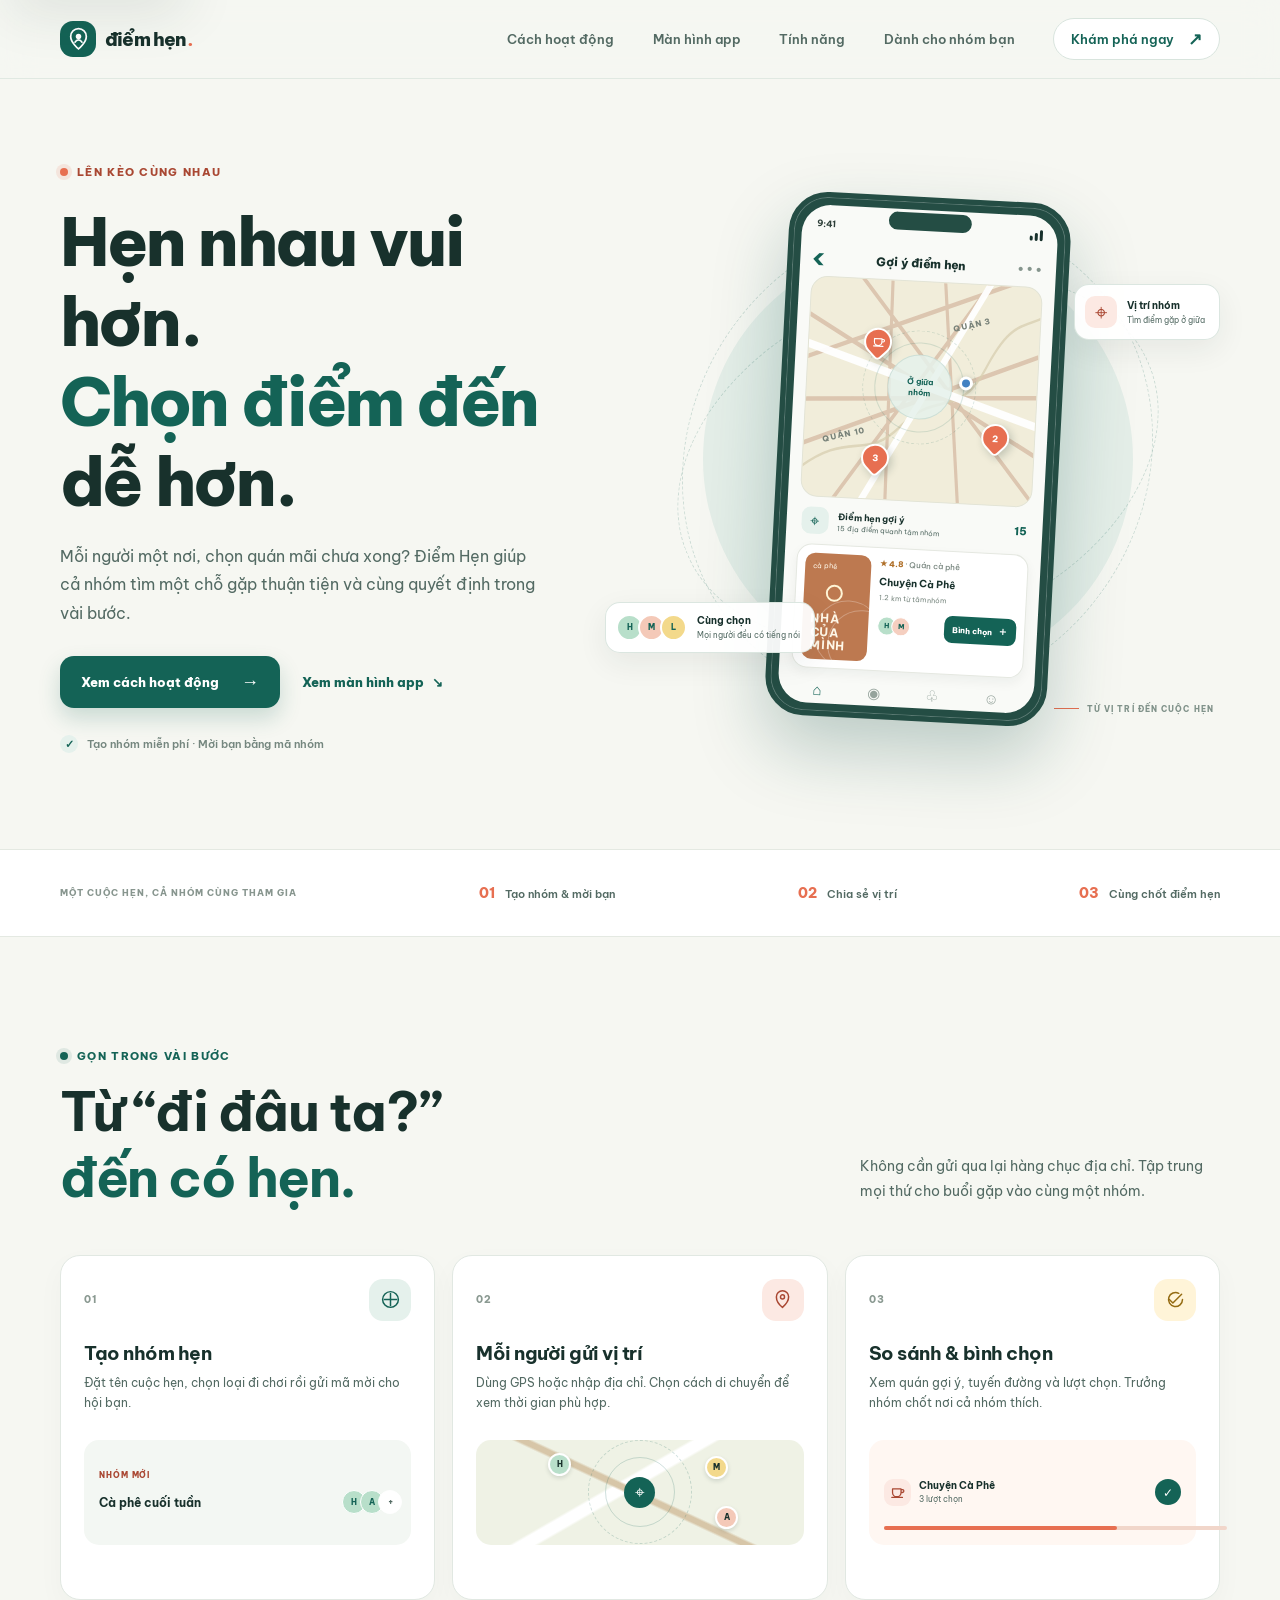
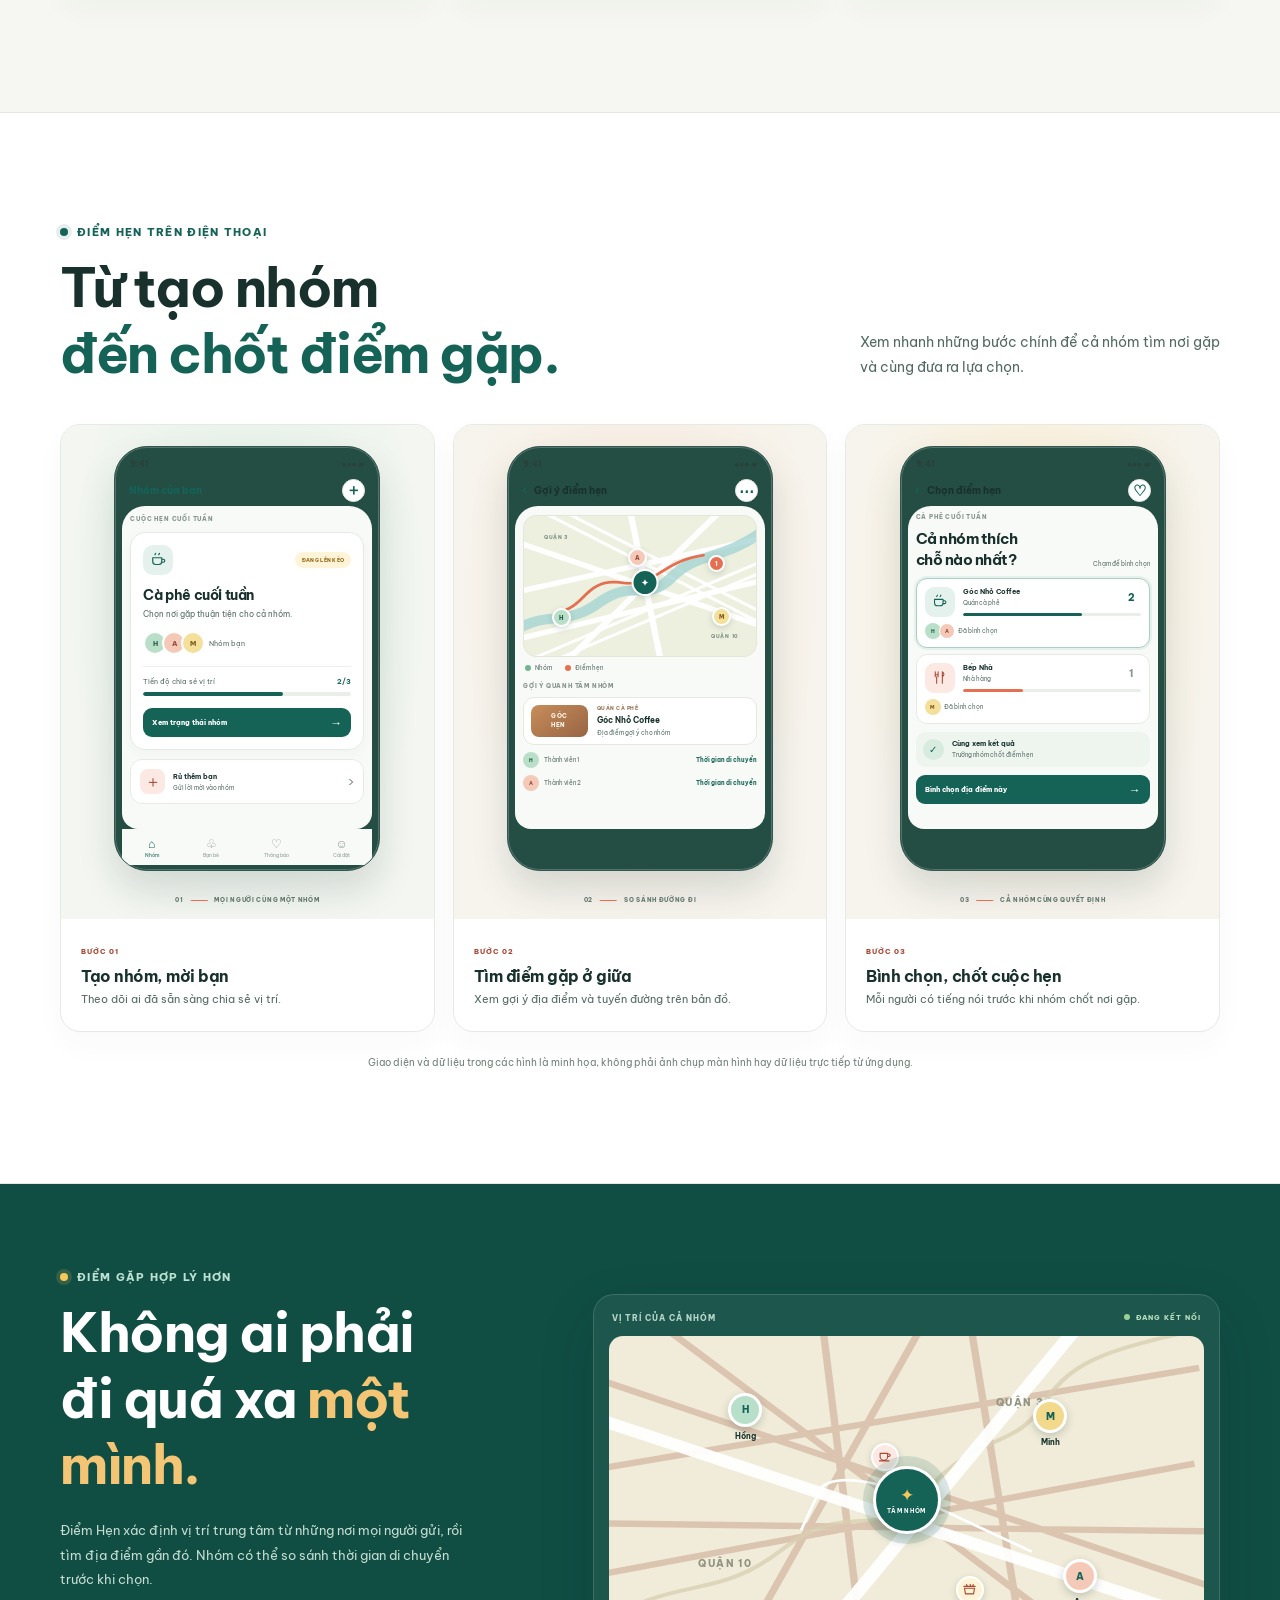
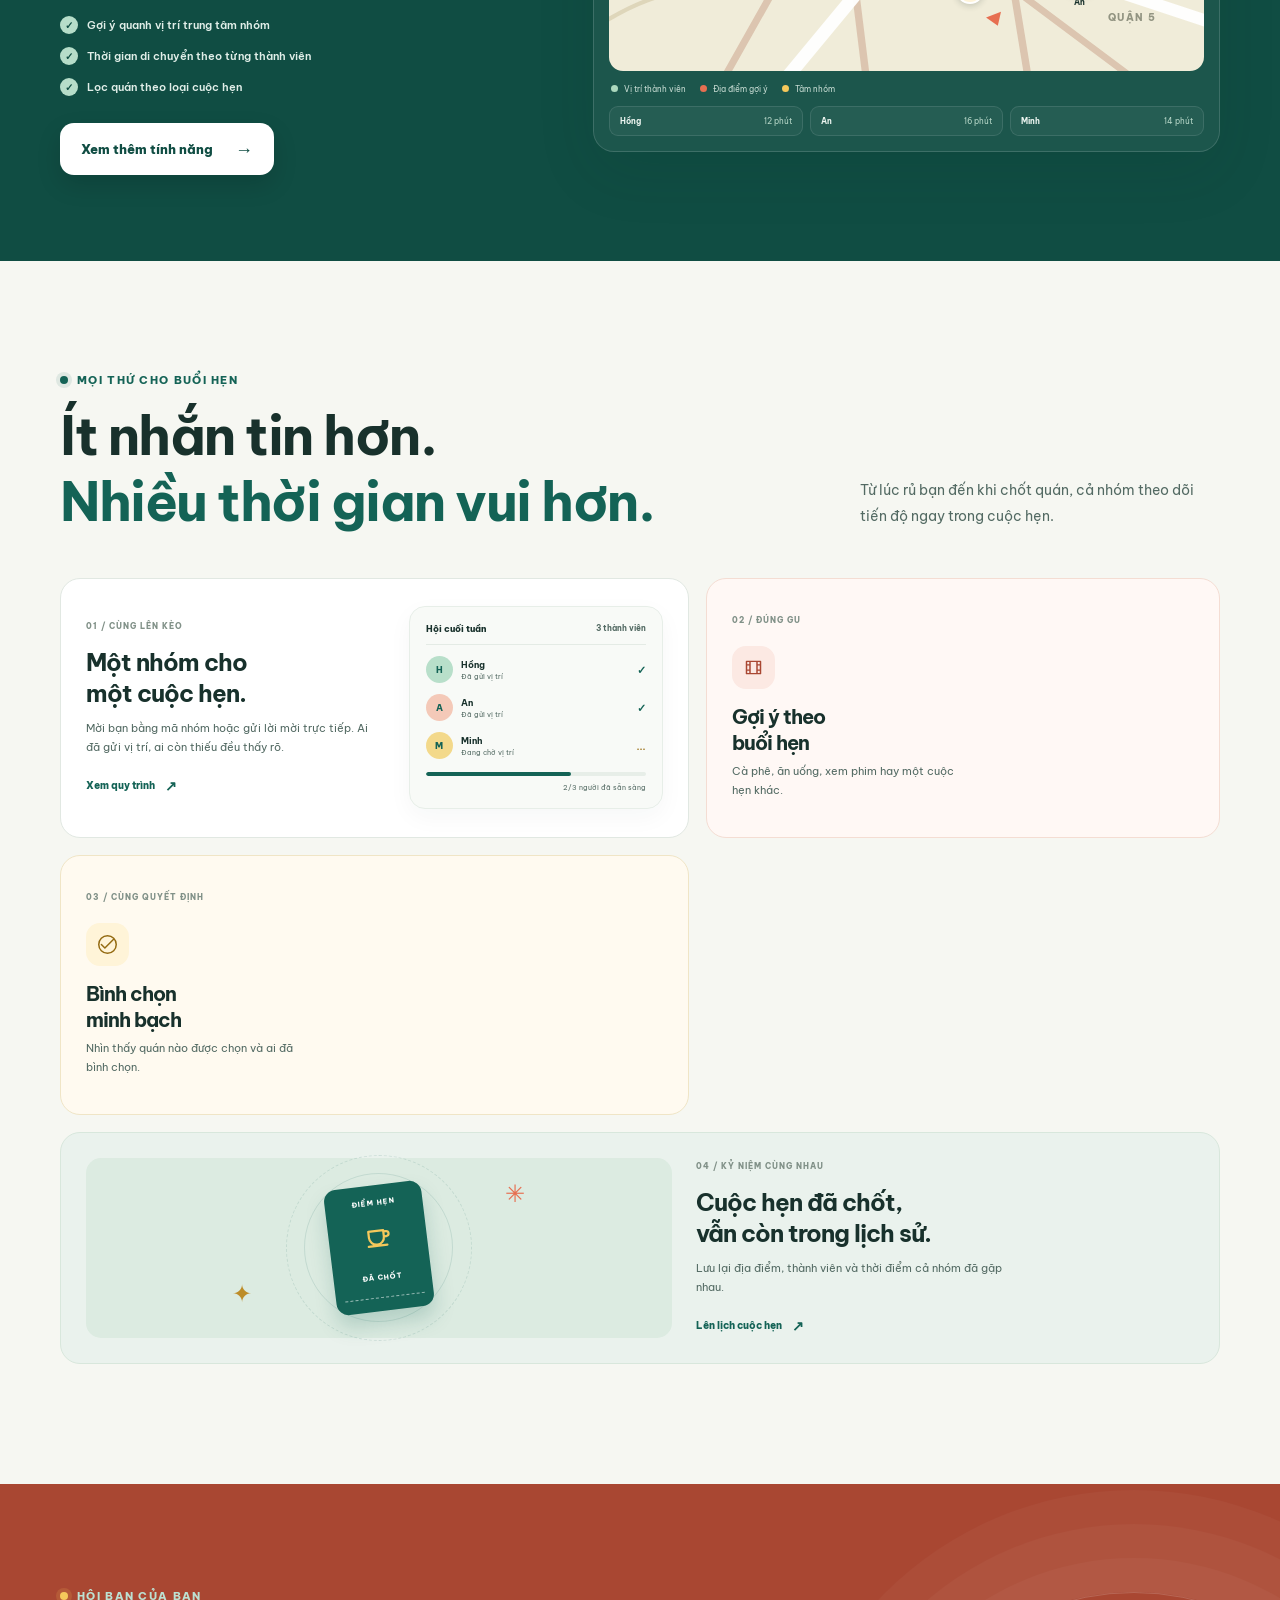
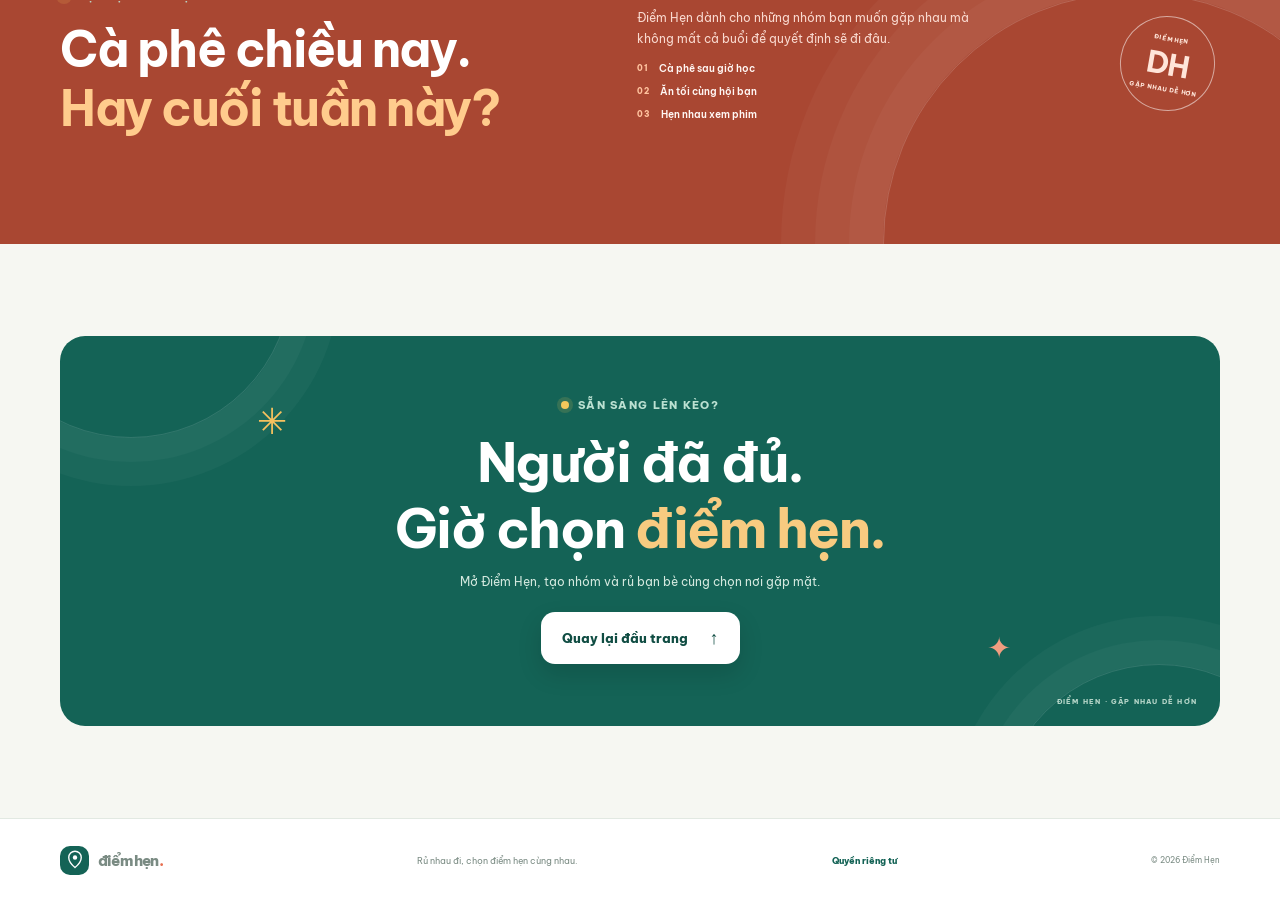
==== commit 4a834497: "Add Điểm Hẹn website" ====
--- a/index.html
+++ b/index.html
@@ -8,7 +8,7 @@
     <title>Điểm Hẹn — Hẹn nhau dễ hơn</title>
     <link rel="preconnect" href="https://fonts.googleapis.com" />
     <link rel="preconnect" href="https://fonts.gstatic.com" crossorigin />
-    <link href="https://fonts.googleapis.com/css2?family=Be+Vietnam+Pro:wght@400;500;600;700;800&family=DM+Sans:wght@400;500;600;700;800&display=swap" rel="stylesheet" />
+    <link href="https://fonts.googleapis.com/css2?family=Be+Vietnam+Pro:wght@400;500;600;700;800&display=swap" rel="stylesheet" />
     <link rel="stylesheet" href="./styles.css" />
     <script src="./script.js" defer></script>
   </head>
--- a/styles.css
+++ b/styles.css
@@ -14,8 +14,8 @@
   --white: #fff;
   --line: #d8e4dd;
   --shadow: 0 22px 55px rgba(24, 49, 44, .12);
-  --font: "DM Sans", "Be Vietnam Pro", sans-serif;
-  --display: "Be Vietnam Pro", "DM Sans", sans-serif;
+  --font: "Be Vietnam Pro", "Segoe UI", Arial, sans-serif;
+  --display: "Be Vietnam Pro", "Segoe UI", Arial, sans-serif;
 }
 
 * { box-sizing: border-box; }
@@ -55,7 +55,7 @@
 .eyebrow-light .eyebrow-dot { background: var(--yellow); box-shadow: 0 0 0 4px rgba(245, 200, 91, .15); }
 h1, h2, h3, p { margin-top: 0; }
 h1, h2, h3 { font-family: var(--display); }
-.hero h1 { margin: 23px 0 20px; font-size: clamp(43px, 5.2vw, 68px); line-height: 1.13; letter-spacing: -3.6px; font-weight: 800; }
+.hero h1 { margin: 23px 0 20px; font-size: clamp(43px, 5.2vw, 68px); line-height: 1.2; letter-spacing: -2px; font-weight: 800; }
 .hero h1 em, h2 em { color: var(--green); font-style: normal; }
 .hero-lede { max-width: 475px; margin-bottom: 28px; color: var(--muted); font-size: 16px; line-height: 1.8; }
 .hero-actions { display: flex; align-items: center; flex-wrap: wrap; gap: 22px; }
@@ -125,7 +125,7 @@
 .trust-intro { color: #88968f; font-size: 9px; font-weight: 800; letter-spacing: 1px; }.trust-number { margin-right: 7px; color: var(--coral); font-size: 14px; font-weight: 800; }
 
 .section-heading { display: flex; align-items: end; justify-content: space-between; gap: 40px; margin-bottom: 44px; }
-.section-heading h2, .center-copy h2, .audience-inner h2, .closing-card h2 { margin: 16px 0 0; font-size: clamp(35px, 4.4vw, 54px); line-height: 1.19; letter-spacing: -2.3px; }
+.section-heading h2, .center-copy h2, .audience-inner h2, .closing-card h2 { margin: 16px 0 0; font-size: clamp(35px, 4.4vw, 54px); line-height: 1.22; letter-spacing: -1.5px; }
 .section-heading > p { max-width: 360px; margin: 0 0 6px; color: var(--muted); font-size: 14px; line-height: 1.8; }
 .steps-grid { display: grid; grid-template-columns: repeat(3, 1fr); gap: 17px; }
 .step-card { min-height: 345px; display: flex; flex-direction: column; padding: 23px; border: 1px solid #e1e8e2; border-radius: 20px; background: #fff; box-shadow: 0 10px 28px #18312c08; transition: transform .25s ease, box-shadow .25s ease; }
@@ -243,7 +243,7 @@
 
 @media (max-width: 980px) {
   .wrap { width: min(100% - 48px, 760px); }
-  .hero { min-height: 600px; grid-template-columns: 1fr .9fr; gap: 8px; }.hero h1 { font-size: clamp(42px, 6vw, 58px); letter-spacing: -2.8px; }.hero-visual { transform: scale(.9); transform-origin: center; margin-inline: -25px; }
+  .hero { min-height: 600px; grid-template-columns: 1fr .9fr; gap: 8px; }.hero h1 { font-size: clamp(42px, 6vw, 58px); letter-spacing: -1.6px; }.hero-visual { transform: scale(.9); transform-origin: center; margin-inline: -25px; }
   .label-top { right: -7px; }.label-bottom { left: -14px; }.trust-inner { flex-wrap: wrap; justify-content: center; padding-block: 19px; }.trust-intro { flex-basis: 100%; text-align: center; }
   .app-gallery-grid { grid-template-columns: repeat(2, minmax(0, 1fr)); }.app-shot:last-child { grid-column: 1 / -1; width: calc(50% - 9px); justify-self: center; }
   .center-feature-inner { grid-template-columns: .8fr 1.2fr; gap: 35px; }.big-map { height: 300px; }.audience-inner { grid-template-columns: 1fr 1fr; gap: 35px; }.audience-stamp { display: none; }
@@ -255,10 +255,10 @@
   .nav { min-height: 66px; }.brand-mark { width: 33px; height: 33px; }.brand-name { font-size: 17px; }
   .menu-toggle { width: 43px; height: 43px; display: grid; align-content: center; justify-items: center; gap: 6px; border: 1px solid var(--line); border-radius: 13px; background: #fff; cursor: pointer; }.menu-toggle span { width: 17px; height: 2px; border-radius: 2px; background: var(--green); transition: transform .2s ease; }.menu-toggle[aria-expanded="true"] span:first-child { transform: translateY(4px) rotate(45deg); }.menu-toggle[aria-expanded="true"] span:last-child { transform: translateY(-4px) rotate(-45deg); }
   .nav-links { position: absolute; top: calc(100% + 1px); right: 0; left: 0; display: none; align-items: stretch; gap: 0; padding: 8px 18px 17px; border-bottom: 1px solid var(--line); background: var(--paper); box-shadow: 0 15px 20px #18312c0d; }.nav-links.is-open { display: flex; flex-direction: column; }.nav-links > a:not(.nav-cta) { padding: 13px 4px; border-bottom: 1px solid #e5ebe5; }.nav-cta { justify-content: space-between; margin-top: 12px; }
-  .section { padding-block: 76px; }.hero { min-height: auto; display: flex; flex-direction: column; align-items: stretch; gap: 5px; padding-top: 53px; padding-bottom: 43px; }.hero-copy { padding: 0; }.eyebrow { font-size: 9px; }.hero h1 { margin: 17px 0 14px; font-size: clamp(39px, 11vw, 57px); line-height: 1.14; letter-spacing: -2.7px; }.hero-lede { max-width: 490px; margin-bottom: 20px; font-size: 13px; line-height: 1.75; }.hero-actions { gap: 14px; }.button { min-height: 48px; gap: 14px; padding-inline: 16px; font-size: 11px; }.text-link { font-size: 11px; }.hero-note { margin-top: 18px; font-size: 9px; }
+  .section { padding-block: 76px; }.hero { min-height: auto; display: flex; flex-direction: column; align-items: stretch; gap: 5px; padding-top: 53px; padding-bottom: 43px; }.hero-copy { padding: 0; }.eyebrow { font-size: 9px; }.hero h1 { margin: 17px 0 14px; font-size: clamp(39px, 11vw, 57px); line-height: 1.2; letter-spacing: -1.4px; }.hero-lede { max-width: 490px; margin-bottom: 20px; font-size: 13px; line-height: 1.75; }.hero-actions { gap: 14px; }.button { min-height: 48px; gap: 14px; padding-inline: 16px; font-size: 11px; }.text-link { font-size: 11px; }.hero-note { margin-top: 18px; font-size: 9px; }
   .hero-visual { min-height: 455px; width: 100%; margin: 0; transform: none; }.visual-sun { width: 310px; height: 310px; }.orbit-one { width: 350px; height: 270px; }.orbit-two { width: 340px; height: 390px; }.phone-frame { width: 238px; height: 445px; padding: 6px; border-width: 4px; border-radius: 34px; transform: rotate(2deg); }.phone-screen { padding: 11px 10px 0; border-radius: 26px; }.phone-status { height: 20px; }.phone-heading { height: 31px; }.mini-map { height: 175px; }.map-pin { width: 24px; height: 24px; }.map-center { width: 55px; height: 55px; }.map-center::before { width: 73px; height: 73px; }.map-center::after { width: 95px; height: 95px; }.phone-summary { height: 41px; }.place-art { width: 55px; min-height: 90px; }.place-card { padding: 7px; gap: 7px; }.place-info > b { font-size: 9px; }.vote-row { margin-top: 7px; }.label-top { top: 68px; right: -1px; }.label-bottom { bottom: 48px; left: 0; }.floating-label { gap: 7px; padding: 9px 11px 9px 8px; border-radius: 12px; }.floating-label b { font-size: 8px; }.floating-label small { font-size: 7px; }.label-icon { width: 27px; height: 27px; }.avatar-stack i { width: 23px; height: 23px; }.visual-caption { right: 0; bottom: 4px; font-size: 7px; }
   .trust-inner { min-height: 102px; gap: 12px 16px; }.trust-inner > span:not(.trust-intro) { font-size: 9px; }.trust-number { margin-right: 4px; font-size: 11px; }.trust-intro { font-size: 7px; }
-  .section-heading { display: block; margin-bottom: 27px; }.section-heading h2, .center-copy h2, .audience-inner h2, .closing-card h2 { margin-top: 13px; font-size: clamp(34px, 9vw, 47px); letter-spacing: -1.8px; }.section-heading > p { max-width: 420px; margin: 14px 0 0; font-size: 12px; }.steps-grid { grid-template-columns: 1fr; gap: 12px; }.step-card { min-height: 0; padding: 19px; }.step-card h3 { margin-top: 15px; font-size: 18px; }.step-card > p { min-height: 0; margin-bottom: 13px; }.step-visual { min-height: 88px; }
+  .section-heading { display: block; margin-bottom: 27px; }.section-heading h2, .center-copy h2, .audience-inner h2, .closing-card h2 { margin-top: 13px; font-size: clamp(34px, 9vw, 47px); letter-spacing: -1.1px; }.section-heading > p { max-width: 420px; margin: 14px 0 0; font-size: 12px; }.steps-grid { grid-template-columns: 1fr; gap: 12px; }.step-card { min-height: 0; padding: 19px; }.step-card h3 { margin-top: 15px; font-size: 18px; }.step-card > p { min-height: 0; margin-bottom: 13px; }.step-visual { min-height: 88px; }
   .app-gallery-grid { grid-template-columns: 1fr; gap: 16px; }.app-shot:last-child { grid-column: auto; width: auto; }.app-gallery .section-heading { margin-bottom: 25px; }.app-shot-stage { min-height: 466px; }.app-phone { width: min(100%, 266px); height: 411px; }.app-screen-content { height: 309px; }.app-map-preview { height: 130px; }.app-shot-caption { min-height: 0; padding: 16px 18px 18px; }.app-gallery-disclaimer { font-size: 9px; text-align: left; }
   .center-feature-inner { min-height: auto; grid-template-columns: 1fr; gap: 34px; padding-block: 70px; }.center-copy > p { font-size: 12px; }.check-list { font-size: 10px; }.center-visual { padding: 10px; }.big-map { height: 255px; }.big-person i { width: 30px; height: 30px; }.travel-pills span { flex-direction: column; align-items: flex-start; gap: 4px; padding: 8px; }
   .feature-section { padding-block: 76px; }.feature-grid { grid-template-columns: 1fr 1fr; gap: 11px; }.feature-card { min-height: 220px; padding: 17px; border-radius: 16px; }.feature-wide { grid-column: 1 / -1; grid-template-columns: 1fr .9fr; gap: 10px; }.feature-copy h3, .feature-small h3 { font-size: 19px; }.feature-copy p, .feature-small p { font-size: 10px; }.members-demo { padding: 10px; }.member-row { gap: 6px; padding-top: 9px; }.member-face { width: 23px; height: 23px; }.feature-small { min-height: 223px; }.feature-small .feature-index { font-size: 7px; letter-spacing: .4px; }.feature-icon { width: 37px; height: 37px; margin-top: 22px; }.history-card { min-height: 190px; }.history-art { height: 145px; }.history-ticket { width: 78px; height: 104px; padding: 10px 7px; }.history-ticket b { font-size: 22px; }
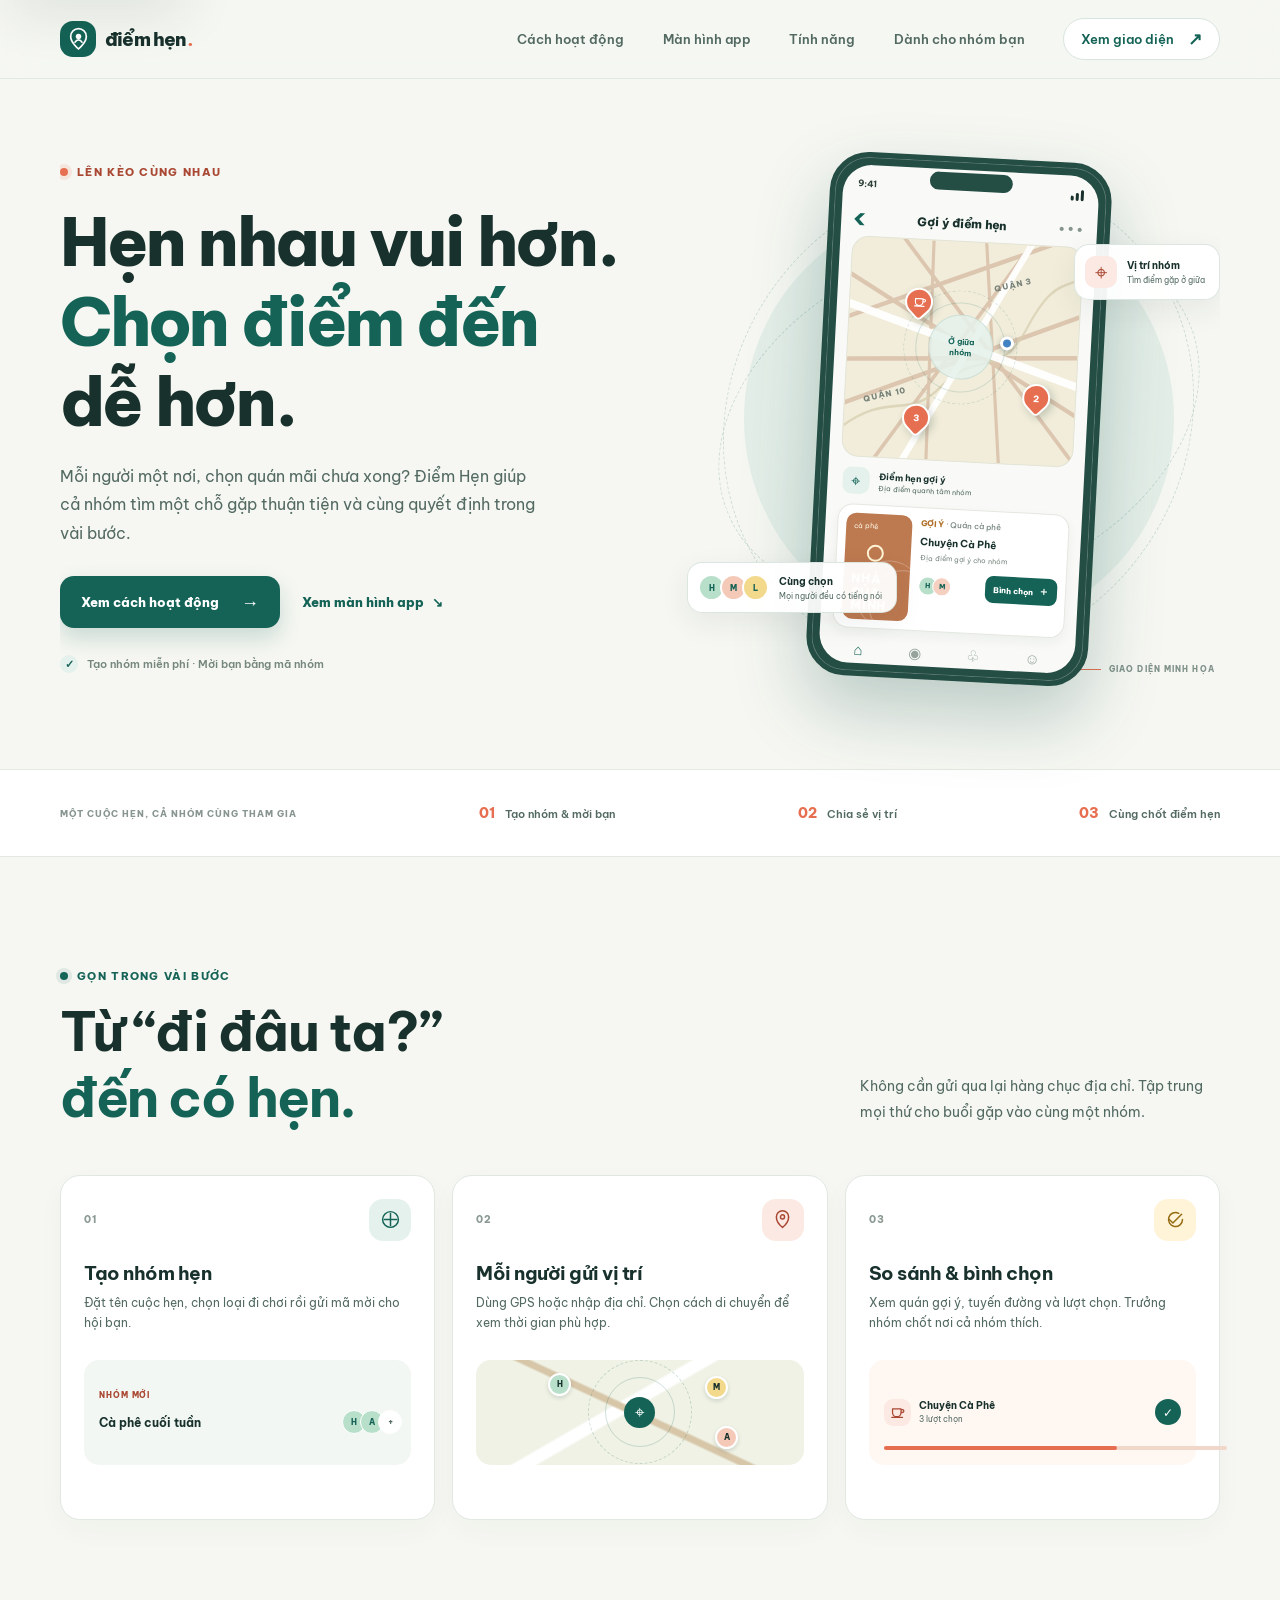
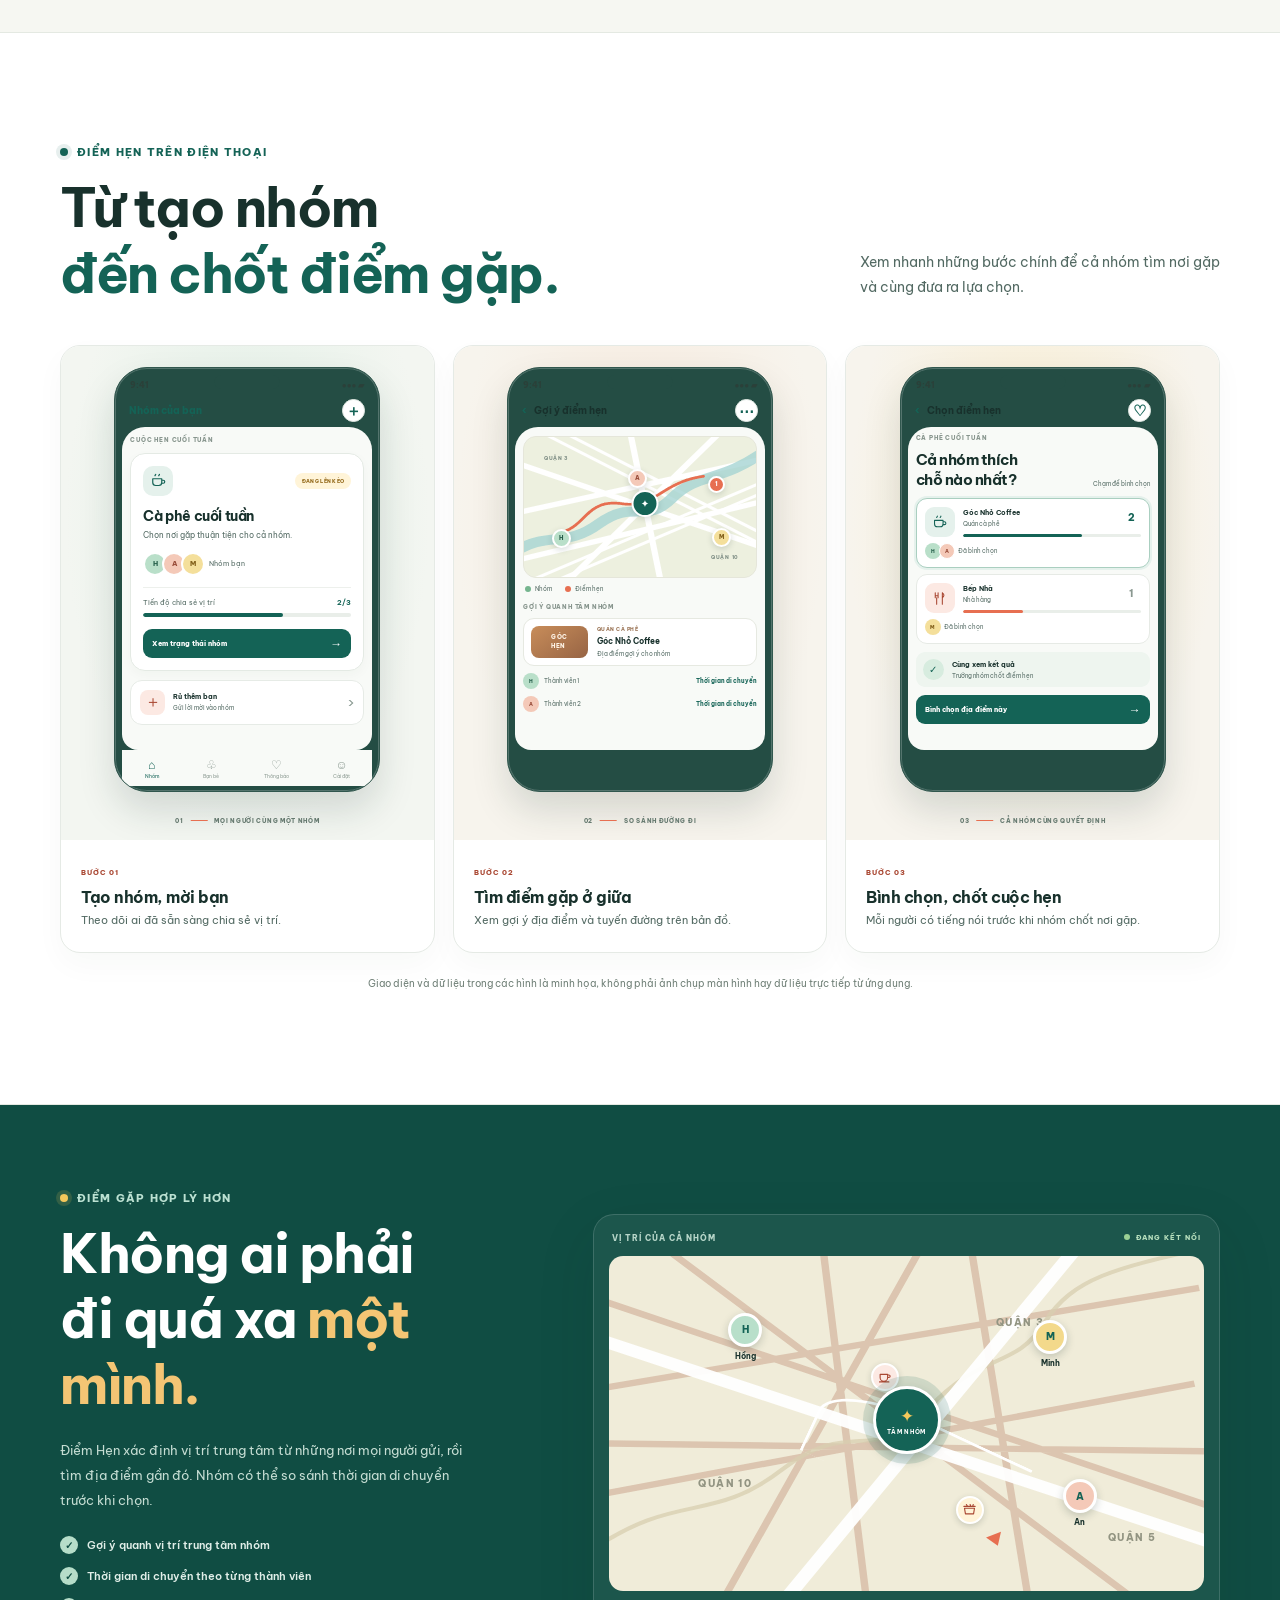
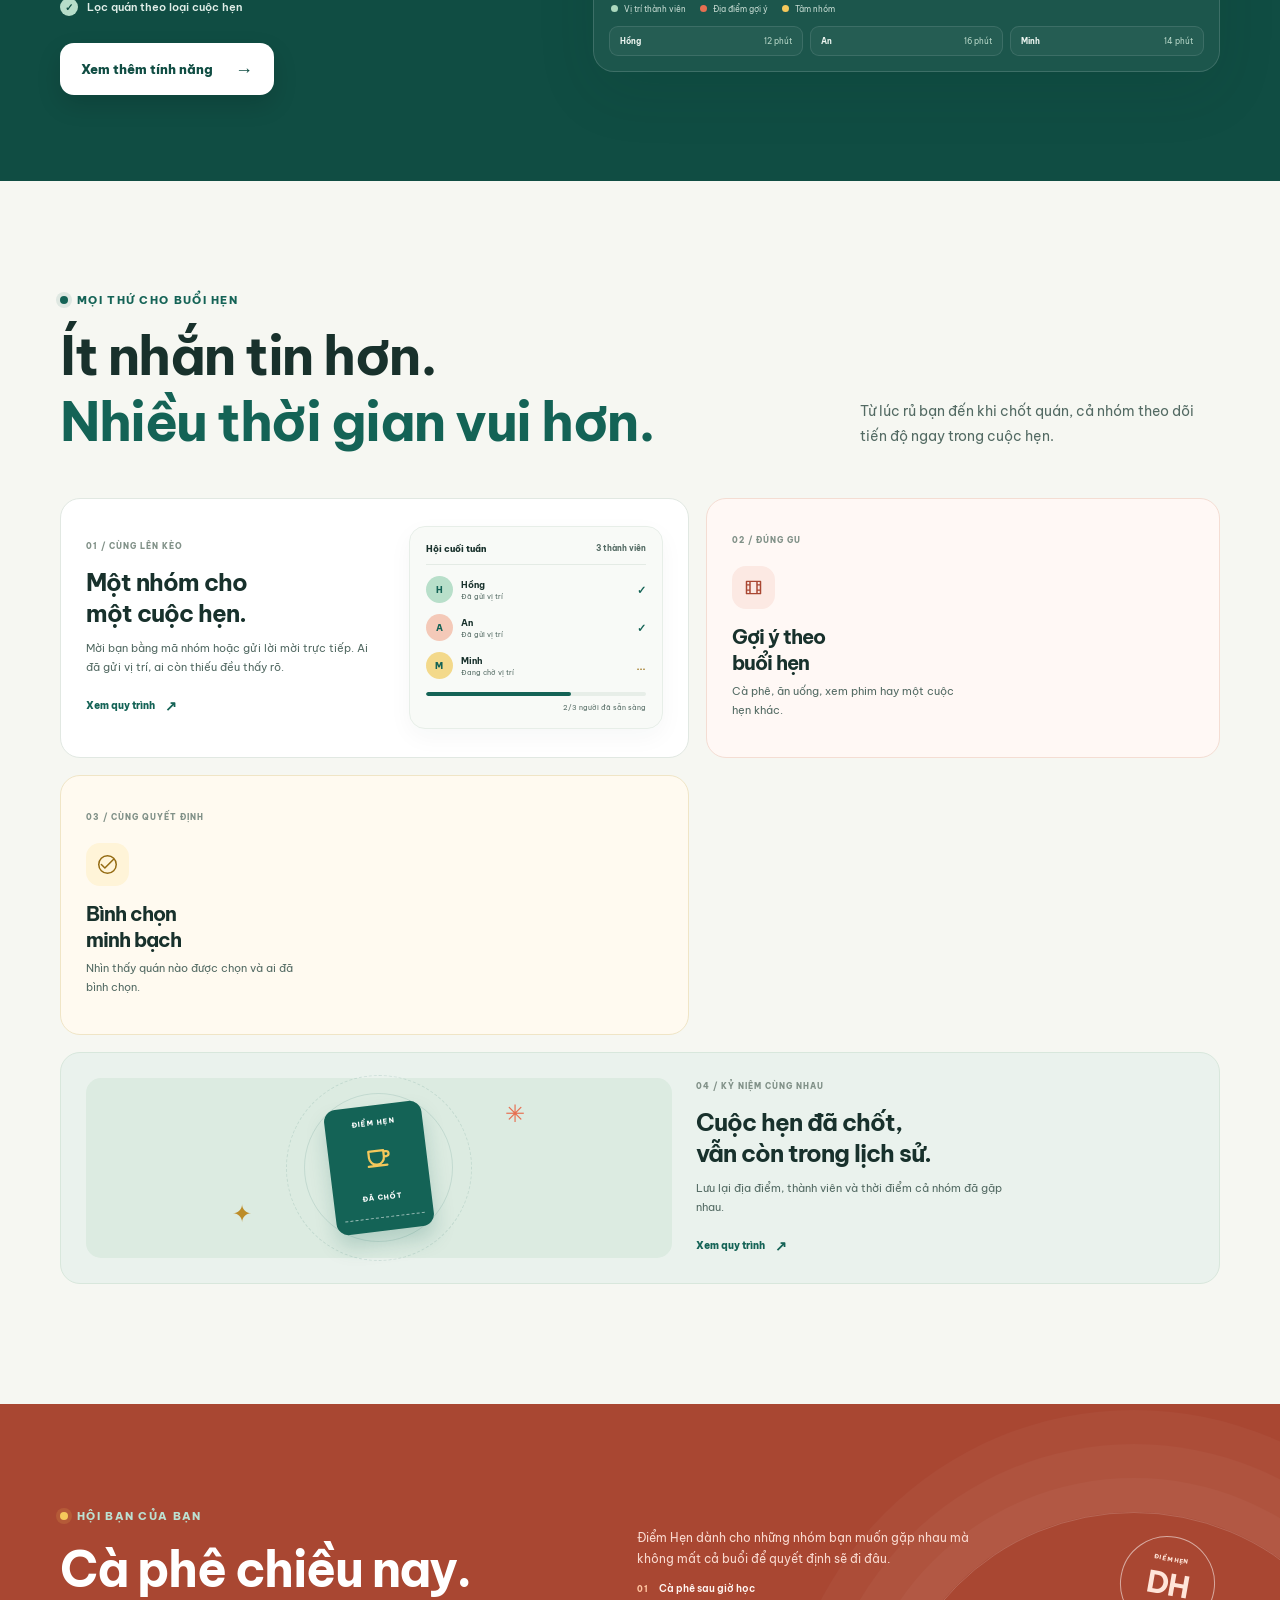
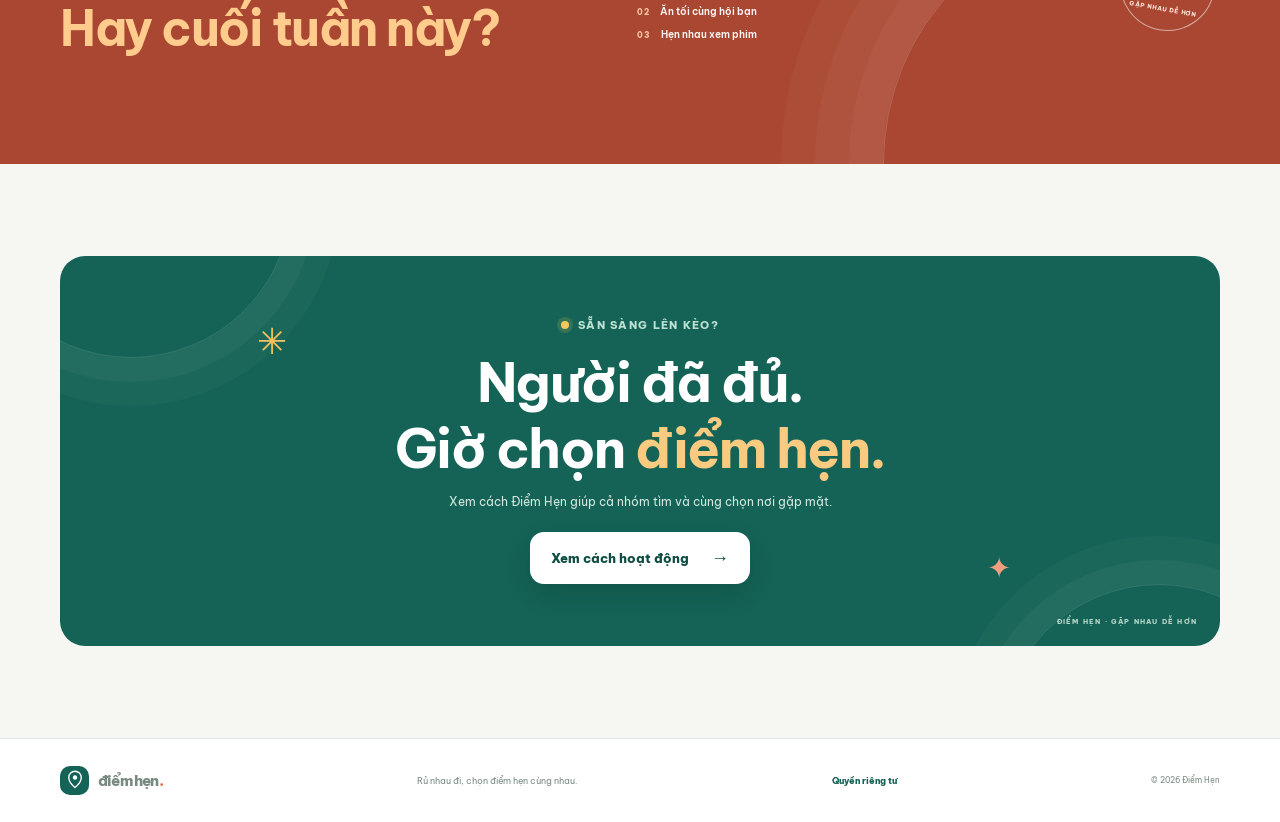
==== commit e34050fe: "Tinh chỉnh lại giao diện và thêm animation" ====
--- a/index.html
+++ b/index.html
@@ -31,7 +31,7 @@
           <a href="#man-hinh-app">Màn hình app</a>
           <a href="#tinh-nang">Tính năng</a>
           <a href="#phu-hop-voi-ai">Dành cho nhóm bạn</a>
-          <a class="nav-cta" href="#bat-dau">Khám phá ngay <span aria-hidden="true">↗</span></a>
+          <a class="nav-cta" href="#man-hinh-app">Xem giao diện <span aria-hidden="true">↗</span></a>
         </div>
       </nav>
     </header>
@@ -74,17 +74,17 @@
                 <span class="map-label">QUẬN 3</span>
                 <span class="map-label map-label-two">QUẬN 10</span>
               </div>
-              <div class="phone-summary"><span class="summary-icon">⌖</span><span><b>Điểm hẹn gợi ý</b><small>15 địa điểm quanh tâm nhóm</small></span><span class="summary-count">15</span></div>
+              <div class="phone-summary"><span class="summary-icon">⌖</span><span><b>Điểm hẹn gợi ý</b><small>Địa điểm quanh tâm nhóm</small></span></div>
               <div class="place-card">
                 <div class="place-art"><span>cà phê</span><b>NHÀ<br />CỦA<br />MÌNH</b><i></i></div>
-                <div class="place-info"><div class="place-rating">★ 4.8 <span>· Quán cà phê</span></div><b>Chuyện Cà Phê</b><small>1.2 km từ tâm nhóm</small>
+                <div class="place-info"><div class="place-rating">GỢI Ý <span>· Quán cà phê</span></div><b>Chuyện Cà Phê</b><small>Địa điểm gợi ý cho nhóm</small>
                   <div class="vote-row"><span class="mini-avatars"><i>H</i><i>M</i></span><button class="demo-vote" type="button" aria-pressed="false">Bình chọn <span>＋</span></button></div>
                 </div>
               </div>
               <div class="phone-bottom"><span class="bottom-active">⌂</span><span>◉</span><span>♧</span><span>☺</span></div>
             </div>
           </div>
-          <div class="visual-caption"><span class="caption-line"></span> TỪ VỊ TRÍ ĐẾN CUỘC HẸN</div>
+          <div class="visual-caption"><span class="caption-line"></span> GIAO DIỆN MINH HỌA</div>
         </div>
       </section>
 
@@ -271,7 +271,7 @@
           <article class="feature-card feature-small yellow-card reveal reveal-up-2"><span class="feature-index">03 / CÙNG QUYẾT ĐỊNH</span><span class="feature-icon icon-yellow"><svg viewBox="0 0 24 24" aria-hidden="true"><path d="m5 12 4 4L19 6"/><circle cx="12" cy="12" r="10"/></svg></span><h3>Bình chọn<br />minh bạch</h3><p>Nhìn thấy quán nào được chọn và ai đã bình chọn.</p></article>
           <article class="feature-card feature-wide history-card reveal">
           <div class="history-art" aria-hidden="true"><div class="history-ticket"><span>ĐIỂM HẸN</span><b><svg viewBox="0 0 24 24"><path d="M5 7h12v5a6 6 0 0 1-12 0V7Zm12 1h2a2 2 0 1 1 0 4h-2M4 19h15"/></svg></b><strong>ĐÃ CHỐT</strong><i></i></div><div class="history-spark spark-one">✳</div><div class="history-spark spark-two">✦</div></div>
-            <div class="feature-copy"><span class="feature-index">04 / KỶ NIỆM CÙNG NHAU</span><h3>Cuộc hẹn đã chốt,<br />vẫn còn trong lịch sử.</h3><p>Lưu lại địa điểm, thành viên và thời điểm cả nhóm đã gặp nhau.</p><a href="#bat-dau" class="feature-link">Lên lịch cuộc hẹn <span>↗</span></a></div>
+            <div class="feature-copy"><span class="feature-index">04 / KỶ NIỆM CÙNG NHAU</span><h3>Cuộc hẹn đã chốt,<br />vẫn còn trong lịch sử.</h3><p>Lưu lại địa điểm, thành viên và thời điểm cả nhóm đã gặp nhau.</p><a href="#cach-hoat-dong" class="feature-link">Xem quy trình <span>↗</span></a></div>
           </article>
         </div>
       </section>
@@ -289,8 +289,8 @@
           <div class="closing-decoration deco-left">✳</div><div class="closing-decoration deco-right">✦</div>
           <div class="eyebrow eyebrow-light"><span class="eyebrow-dot"></span> SẴN SÀNG LÊN KÈO?</div>
           <h2>Người đã đủ.<br />Giờ chọn <em>điểm hẹn.</em></h2>
-          <p>Mở Điểm Hẹn, tạo nhóm và rủ bạn bè cùng chọn nơi gặp mặt.</p>
-          <a class="button button-light closing-button" href="#top">Quay lại đầu trang <span aria-hidden="true">↑</span></a>
+          <p>Xem cách Điểm Hẹn giúp cả nhóm tìm và cùng chọn nơi gặp mặt.</p>
+          <a class="button button-light closing-button" href="#cach-hoat-dong">Xem cách hoạt động <span aria-hidden="true">→</span></a>
           <span class="closing-footnote">ĐIỂM HẸN · GẶP NHAU DỄ HƠN</span>
         </div>
       </section>
--- a/styles.css
+++ b/styles.css
@@ -45,7 +45,7 @@
 .nav-cta span { font-size: 17px; }
 .menu-toggle { display: none; }
 
-.hero { min-height: 665px; display: grid; grid-template-columns: .92fr 1.08fr; align-items: center; gap: 40px; padding-top: 64px; padding-bottom: 74px; }
+.hero { min-height: 665px; display: grid; grid-template-columns: 1.08fr .92fr; align-items: center; gap: 24px; padding-top: 64px; padding-bottom: 74px; overflow-x: clip; }
 .hero-copy { position: relative; z-index: 2; padding-block: 22px; }
 .eyebrow { display: flex; align-items: center; gap: 9px; color: var(--coral-dark); font-size: 11px; font-weight: 800; letter-spacing: 1.3px; }
 .eyebrow-dot { width: 8px; height: 8px; flex: 0 0 auto; border-radius: 50%; background: var(--coral); box-shadow: 0 0 0 4px rgba(231, 111, 81, .13); }
@@ -243,7 +243,16 @@
 
 @media (max-width: 980px) {
   .wrap { width: min(100% - 48px, 760px); }
-  .hero { min-height: 600px; grid-template-columns: 1fr .9fr; gap: 8px; }.hero h1 { font-size: clamp(42px, 6vw, 58px); letter-spacing: -1.6px; }.hero-visual { transform: scale(.9); transform-origin: center; margin-inline: -25px; }
+  .nav { position: relative; }
+  .menu-toggle { width: 43px; height: 43px; display: grid; align-content: center; justify-items: center; gap: 6px; border: 1px solid var(--line); border-radius: 13px; background: #fff; cursor: pointer; }
+  .menu-toggle span { width: 17px; height: 2px; border-radius: 2px; background: var(--green); transition: transform .2s ease; }
+  .menu-toggle[aria-expanded="true"] span:first-child { transform: translateY(4px) rotate(45deg); }
+  .menu-toggle[aria-expanded="true"] span:last-child { transform: translateY(-4px) rotate(-45deg); }
+  .nav-links { position: absolute; top: calc(100% + 1px); right: 0; left: 0; display: none; align-items: stretch; gap: 0; padding: 8px 18px 17px; border: 1px solid var(--line); border-top: 0; border-radius: 0 0 16px 16px; background: var(--paper); box-shadow: 0 15px 20px #18312c0d; }
+  .nav-links.is-open { display: flex; flex-direction: column; }
+  .nav-links > a:not(.nav-cta) { padding: 13px 4px; border-bottom: 1px solid #e5ebe5; }
+  .nav-cta { justify-content: space-between; margin-top: 12px; }
+  .hero { min-height: 600px; grid-template-columns: 1.08fr .92fr; gap: 16px; }.hero h1 { font-size: clamp(36px, 5.2vw, 48px); letter-spacing: -1.2px; }.hero-visual { transform: scale(.9); transform-origin: center; margin-inline: -25px; }
   .label-top { right: -7px; }.label-bottom { left: -14px; }.trust-inner { flex-wrap: wrap; justify-content: center; padding-block: 19px; }.trust-intro { flex-basis: 100%; text-align: center; }
   .app-gallery-grid { grid-template-columns: repeat(2, minmax(0, 1fr)); }.app-shot:last-child { grid-column: 1 / -1; width: calc(50% - 9px); justify-self: center; }
   .center-feature-inner { grid-template-columns: .8fr 1.2fr; gap: 35px; }.big-map { height: 300px; }.audience-inner { grid-template-columns: 1fr 1fr; gap: 35px; }.audience-stamp { display: none; }
@@ -253,9 +262,7 @@
   html { scroll-padding-top: 70px; }
   .wrap { width: calc(100% - 36px); }
   .nav { min-height: 66px; }.brand-mark { width: 33px; height: 33px; }.brand-name { font-size: 17px; }
-  .menu-toggle { width: 43px; height: 43px; display: grid; align-content: center; justify-items: center; gap: 6px; border: 1px solid var(--line); border-radius: 13px; background: #fff; cursor: pointer; }.menu-toggle span { width: 17px; height: 2px; border-radius: 2px; background: var(--green); transition: transform .2s ease; }.menu-toggle[aria-expanded="true"] span:first-child { transform: translateY(4px) rotate(45deg); }.menu-toggle[aria-expanded="true"] span:last-child { transform: translateY(-4px) rotate(-45deg); }
-  .nav-links { position: absolute; top: calc(100% + 1px); right: 0; left: 0; display: none; align-items: stretch; gap: 0; padding: 8px 18px 17px; border-bottom: 1px solid var(--line); background: var(--paper); box-shadow: 0 15px 20px #18312c0d; }.nav-links.is-open { display: flex; flex-direction: column; }.nav-links > a:not(.nav-cta) { padding: 13px 4px; border-bottom: 1px solid #e5ebe5; }.nav-cta { justify-content: space-between; margin-top: 12px; }
-  .section { padding-block: 76px; }.hero { min-height: auto; display: flex; flex-direction: column; align-items: stretch; gap: 5px; padding-top: 53px; padding-bottom: 43px; }.hero-copy { padding: 0; }.eyebrow { font-size: 9px; }.hero h1 { margin: 17px 0 14px; font-size: clamp(39px, 11vw, 57px); line-height: 1.2; letter-spacing: -1.4px; }.hero-lede { max-width: 490px; margin-bottom: 20px; font-size: 13px; line-height: 1.75; }.hero-actions { gap: 14px; }.button { min-height: 48px; gap: 14px; padding-inline: 16px; font-size: 11px; }.text-link { font-size: 11px; }.hero-note { margin-top: 18px; font-size: 9px; }
+  .section { padding-block: 76px; }.hero { min-height: auto; display: flex; flex-direction: column; align-items: stretch; gap: 5px; padding-top: 53px; padding-bottom: 43px; }.hero-copy { padding: 0; }.eyebrow { font-size: 9px; }.hero h1 { margin: 17px 0 14px; font-size: clamp(30px, 9.2vw, 54px); line-height: 1.18; letter-spacing: -1.2px; }.hero-lede { max-width: 490px; margin-bottom: 20px; font-size: 13px; line-height: 1.75; }.hero-actions { gap: 14px; }.button { min-height: 48px; gap: 14px; padding-inline: 16px; font-size: 11px; }.text-link { font-size: 11px; }.hero-note { margin-top: 18px; font-size: 9px; }
   .hero-visual { min-height: 455px; width: 100%; margin: 0; transform: none; }.visual-sun { width: 310px; height: 310px; }.orbit-one { width: 350px; height: 270px; }.orbit-two { width: 340px; height: 390px; }.phone-frame { width: 238px; height: 445px; padding: 6px; border-width: 4px; border-radius: 34px; transform: rotate(2deg); }.phone-screen { padding: 11px 10px 0; border-radius: 26px; }.phone-status { height: 20px; }.phone-heading { height: 31px; }.mini-map { height: 175px; }.map-pin { width: 24px; height: 24px; }.map-center { width: 55px; height: 55px; }.map-center::before { width: 73px; height: 73px; }.map-center::after { width: 95px; height: 95px; }.phone-summary { height: 41px; }.place-art { width: 55px; min-height: 90px; }.place-card { padding: 7px; gap: 7px; }.place-info > b { font-size: 9px; }.vote-row { margin-top: 7px; }.label-top { top: 68px; right: -1px; }.label-bottom { bottom: 48px; left: 0; }.floating-label { gap: 7px; padding: 9px 11px 9px 8px; border-radius: 12px; }.floating-label b { font-size: 8px; }.floating-label small { font-size: 7px; }.label-icon { width: 27px; height: 27px; }.avatar-stack i { width: 23px; height: 23px; }.visual-caption { right: 0; bottom: 4px; font-size: 7px; }
   .trust-inner { min-height: 102px; gap: 12px 16px; }.trust-inner > span:not(.trust-intro) { font-size: 9px; }.trust-number { margin-right: 4px; font-size: 11px; }.trust-intro { font-size: 7px; }
   .section-heading { display: block; margin-bottom: 27px; }.section-heading h2, .center-copy h2, .audience-inner h2, .closing-card h2 { margin-top: 13px; font-size: clamp(34px, 9vw, 47px); letter-spacing: -1.1px; }.section-heading > p { max-width: 420px; margin: 14px 0 0; font-size: 12px; }.steps-grid { grid-template-columns: 1fr; gap: 12px; }.step-card { min-height: 0; padding: 19px; }.step-card h3 { margin-top: 15px; font-size: 18px; }.step-card > p { min-height: 0; margin-bottom: 13px; }.step-visual { min-height: 88px; }
@@ -269,7 +276,7 @@
 
 @media (max-width: 390px) {
   .wrap { width: calc(100% - 28px); }
-  .hero h1 { font-size: 38px; }.hero-actions { align-items: flex-start; flex-direction: column; gap: 5px; }.hero-visual { min-height: 420px; }.floating-label { transform: scale(.9); }.label-top { right: -7px; }.label-bottom { left: -7px; }
+  .hero-actions { align-items: flex-start; flex-direction: column; gap: 5px; }.hero-visual { min-height: 420px; }.floating-label { transform: scale(.9); }.label-top { right: -7px; }.label-bottom { left: -7px; }
   .feature-grid { grid-template-columns: 1fr; }.feature-wide, .history-card { grid-column: auto; }.feature-wide { grid-template-columns: 1fr .8fr; }.feature-small { min-height: 185px; }.feature-small .feature-icon { margin-top: 14px; }.feature-small h3 br { display: none; }.feature-small p { max-width: 100%; }.history-card { grid-template-columns: .8fr 1fr; }.history-art { height: 140px; }
 }
 
